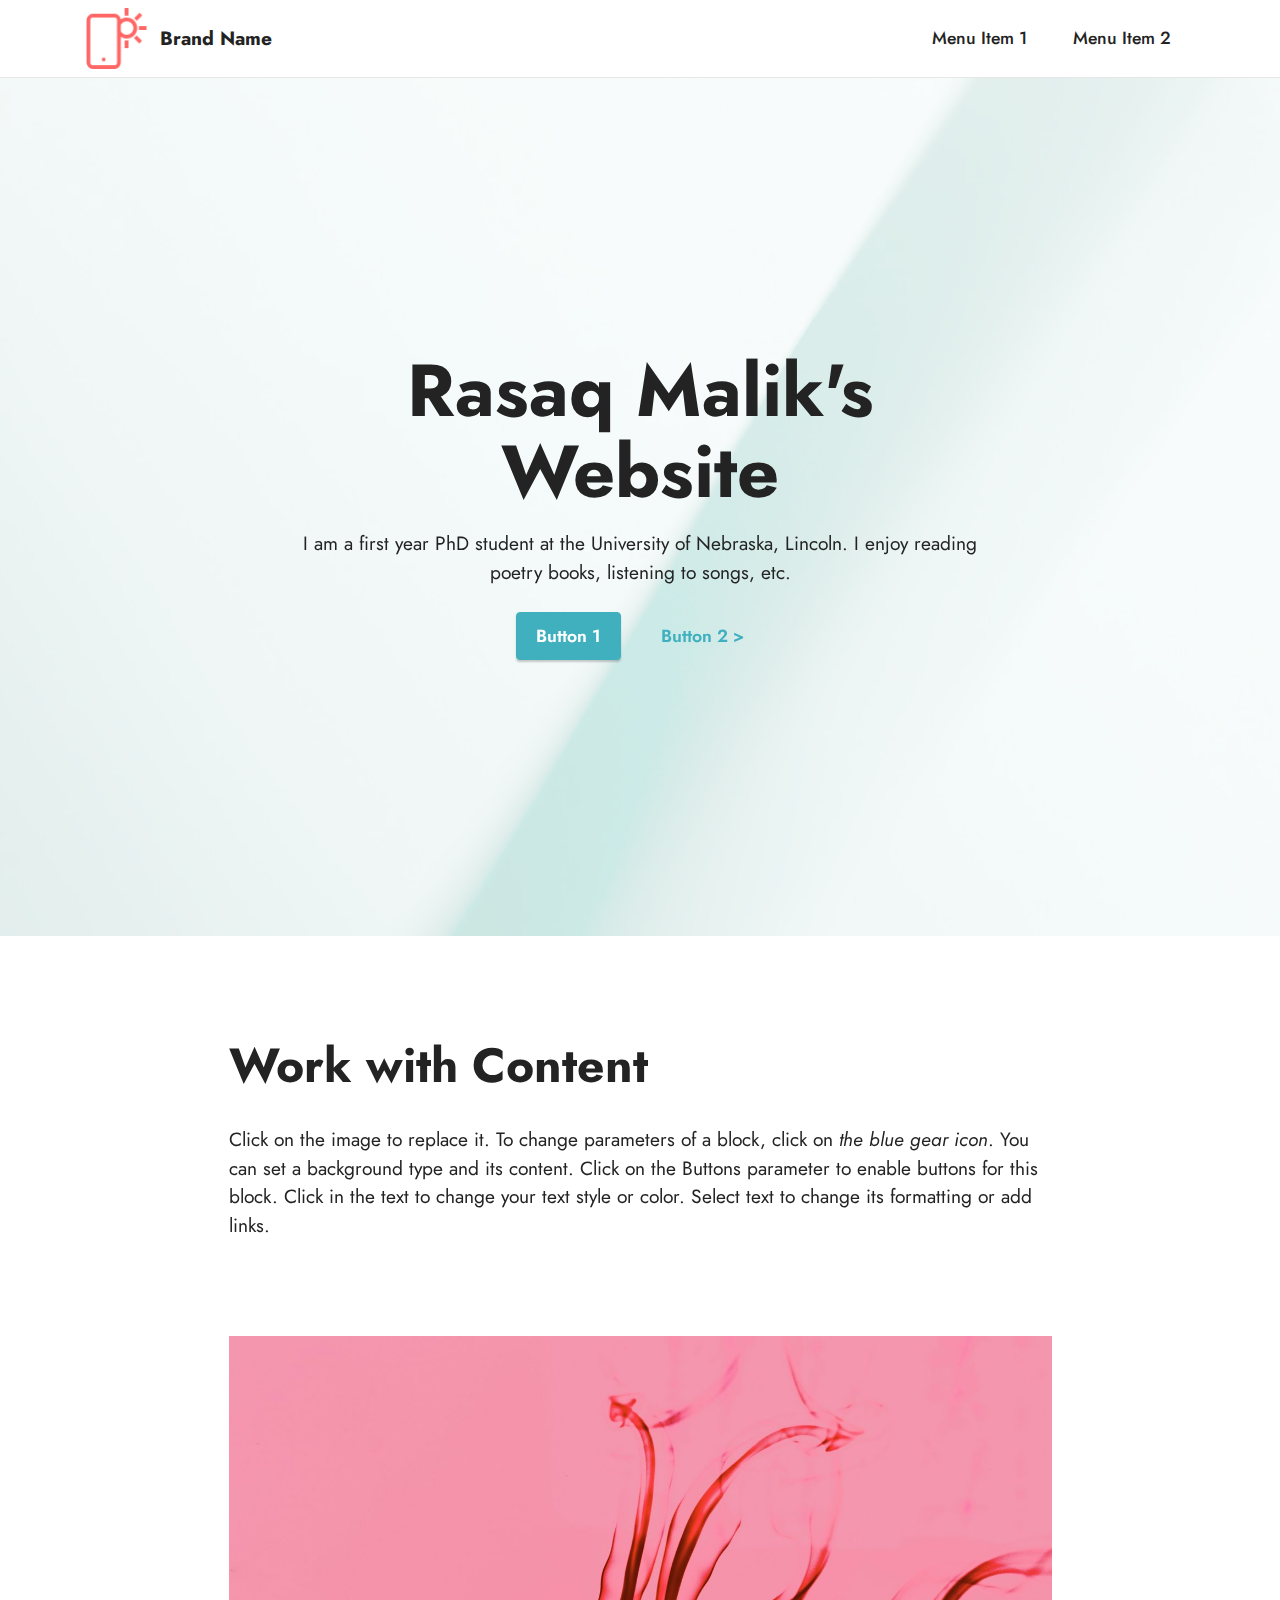
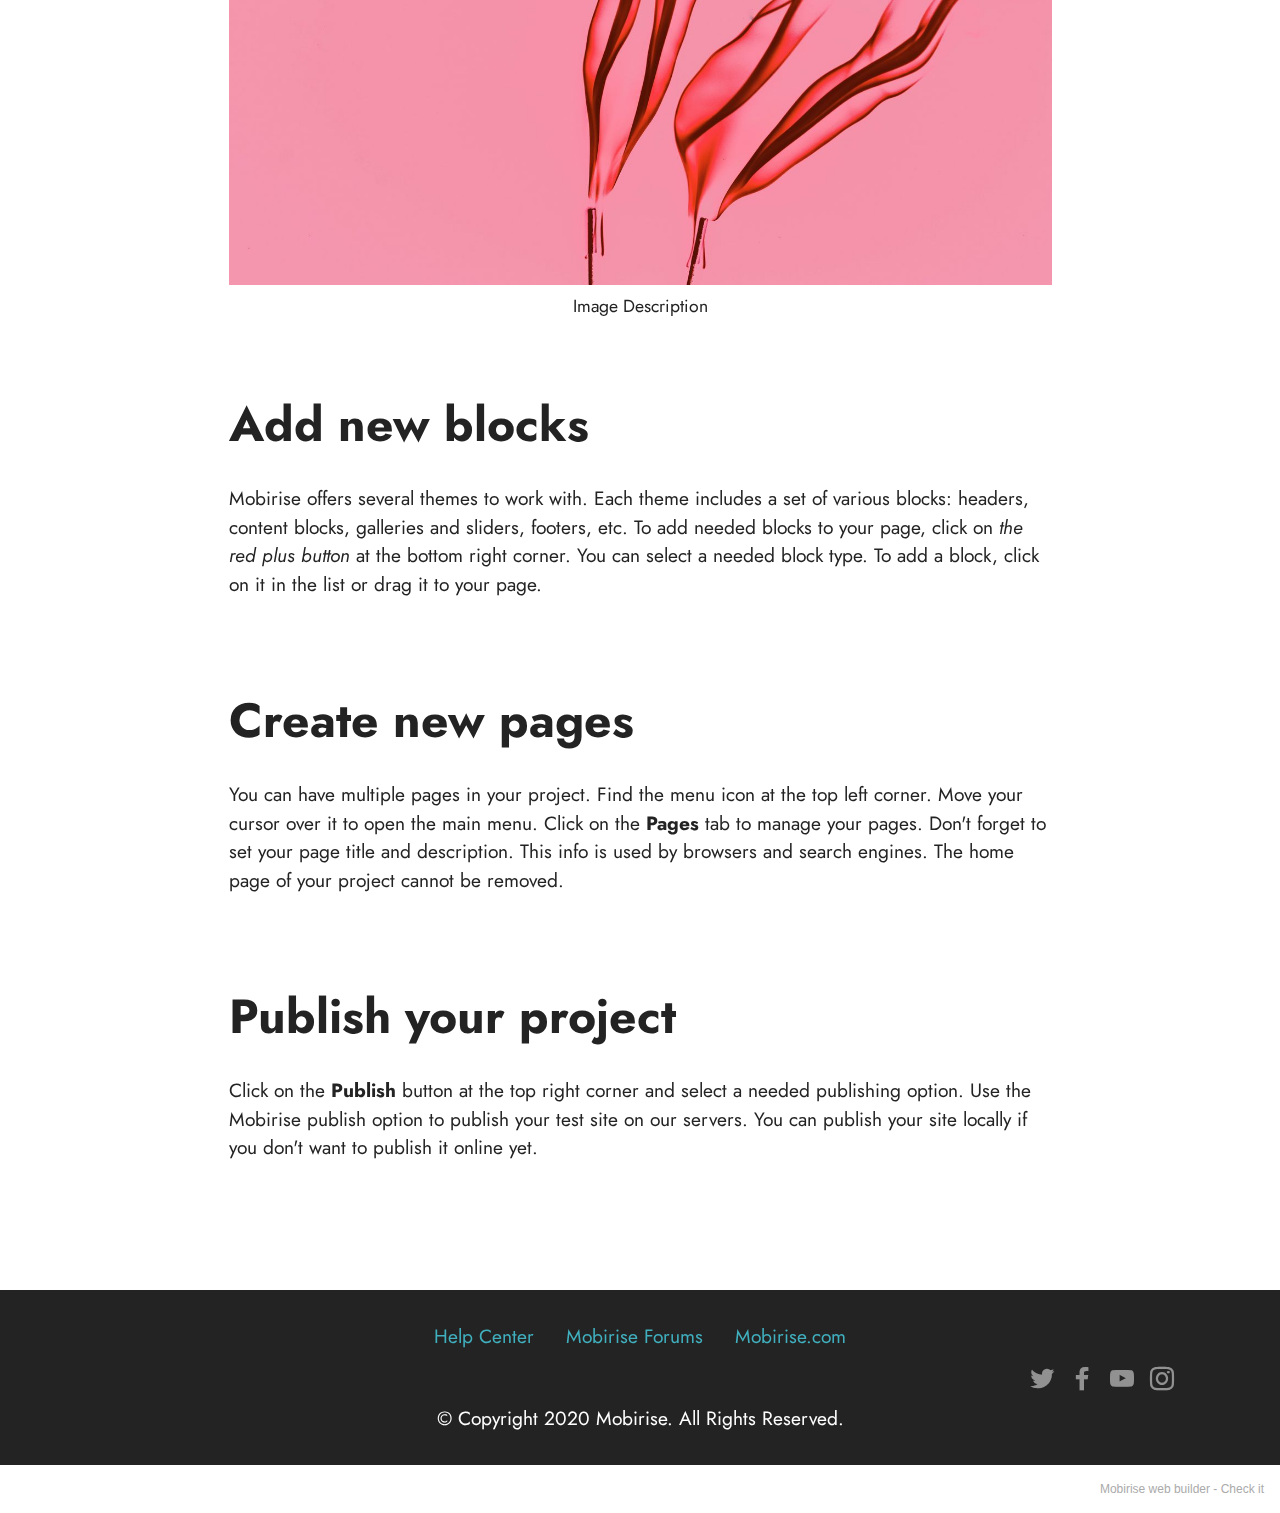
==== mobirise/index.html @ de04eb41 "Add files via upload" ====
<!DOCTYPE html>
<html  >
<head>
  <!-- Site made with Mobirise Website Builder v5.6.0, https://mobirise.com -->
  <meta charset="UTF-8">
  <meta http-equiv="X-UA-Compatible" content="IE=edge">
  <meta name="generator" content="Mobirise v5.6.0, mobirise.com">
  <meta name="viewport" content="width=device-width, initial-scale=1, minimum-scale=1">
  <link rel="shortcut icon" href="assets/images/logo.png" type="image/x-icon">
  <meta name="description" content="">
  
  
  <title>Home</title>
  <link rel="stylesheet" href="assets/bootstrap/css/bootstrap.min.css">
  <link rel="stylesheet" href="assets/bootstrap/css/bootstrap-grid.min.css">
  <link rel="stylesheet" href="assets/bootstrap/css/bootstrap-reboot.min.css">
  <link rel="stylesheet" href="assets/parallax/jarallax.css">
  <link rel="stylesheet" href="assets/dropdown/css/style.css">
  <link rel="stylesheet" href="assets/socicon/css/styles.css">
  <link rel="stylesheet" href="assets/theme/css/style.css">
  <link rel="preload" href="https://fonts.googleapis.com/css?family=Jost:100,200,300,400,500,600,700,800,900,100i,200i,300i,400i,500i,600i,700i,800i,900i&display=swap" as="style" onload="this.onload=null;this.rel='stylesheet'">
  <noscript><link rel="stylesheet" href="https://fonts.googleapis.com/css?family=Jost:100,200,300,400,500,600,700,800,900,100i,200i,300i,400i,500i,600i,700i,800i,900i&display=swap"></noscript>
  <link rel="preload" as="style" href="assets/mobirise/css/mbr-additional.css"><link rel="stylesheet" href="assets/mobirise/css/mbr-additional.css" type="text/css">
  
  
  
  
</head>
<body>
  
  <section data-bs-version="5.1" class="menu cid-s48OLK6784" once="menu" id="menu1-h">
    
    <nav class="navbar navbar-dropdown navbar-fixed-top navbar-expand-lg">
        <div class="container">
            <div class="navbar-brand">
                <span class="navbar-logo">
                    <a href="https://mobiri.se">
                        <img src="assets/images/logo.png" alt="Mobirise" style="height: 3.8rem;">
                    </a>
                </span>
                <span class="navbar-caption-wrap"><a class="navbar-caption text-black display-7" href="https://mobiri.se">Brand Name</a></span>
            </div>
            <button class="navbar-toggler" type="button" data-toggle="collapse" data-bs-toggle="collapse" data-target="#navbarSupportedContent" data-bs-target="#navbarSupportedContent" aria-controls="navbarNavAltMarkup" aria-expanded="false" aria-label="Toggle navigation">
                <div class="hamburger">
                    <span></span>
                    <span></span>
                    <span></span>
                    <span></span>
                </div>
            </button>
            <div class="collapse navbar-collapse" id="navbarSupportedContent">
                <ul class="navbar-nav nav-dropdown nav-right" data-app-modern-menu="true"><li class="nav-item"><a class="nav-link link text-black display-4" href="https://mobirise.com">Menu Item 1</a></li>
                    <li class="nav-item"><a class="nav-link link text-black display-4" href="https://mobirise.com">
                            Menu Item 2</a></li></ul>
                
                
            </div>
        </div>
    </nav>

</section>

<section data-bs-version="5.1" class="header1 cid-s48MCQYojq mbr-fullscreen mbr-parallax-background" id="header1-f">

    

    <div class="mbr-overlay" style="opacity: 0.8; background-color: rgb(255, 255, 255);"></div>

    <div class="align-center container">
        <div class="row justify-content-center">
            <div class="col-12 col-lg-8">
                <h1 class="mbr-section-title mbr-fonts-style mb-3 display-1"><strong>Rasaq Malik's Website</strong></h1>
                
                <p class="mbr-text mbr-fonts-style display-7">I am a first year PhD student at the University of Nebraska, Lincoln. I enjoy reading poetry books, listening to songs, etc.</p>
                <div class="mbr-section-btn mt-3"><a class="btn btn-success display-4" href="https://mobirise.com">Button 1</a> <a class="btn btn-success-outline display-4" href="https://mobirise.com">Button 2 &gt;</a></div>
            </div>
        </div>
    </div>
</section>

<section data-bs-version="5.1" class="content1 cid-s48udlf8KU" id="content1-8">
    
    <div class="container">
        <div class="row justify-content-center">
            <div class="title col-12 col-md-9">
                <h3 class="mbr-section-title mbr-fonts-style align-center mb-4 display-2"><strong>Work with Content</strong></h3>
                <h4 class="mbr-section-subtitle align-center mbr-fonts-style mb-4 display-7">Click on the image to replace it. To change parameters of a block, click on <em>the blue gear icon</em>. You can set a background type and its content. Click on the Buttons parameter to enable buttons for this block. Click in the text to change your text style or color. Select text to change its formatting or add links.</h4>
                
            </div>
        </div>
    </div>
</section>

<section data-bs-version="5.1" class="image3 cid-s48upRUlSD" id="image3-9">
    

    

    <div class="container">
        <div class="row justify-content-center">
            <div class="col-12 col-lg-9">
                <div class="image-wrapper">
                    <img src="assets/images/6.jpg" alt="Mobirise">
                    <p class="mbr-description mbr-fonts-style mt-2 align-center display-4">
                        Image Description</p>
                </div>
            </div>
        </div>
    </div>
</section>

<section data-bs-version="5.1" class="content1 cid-s48vaXqeL6" id="content1-b">
    
    <div class="container">
        <div class="row justify-content-center">
            <div class="title col-12 col-md-9">
                <h3 class="mbr-section-title mbr-fonts-style align-center mb-4 display-2"><strong>Add new blocks</strong></h3>
                <h4 class="mbr-section-subtitle align-center mbr-fonts-style mb-4 display-7">Mobirise offers several themes to work with. Each theme includes a set of various blocks: headers, content blocks, galleries and sliders, footers, etc. To add needed blocks to your page, click on <em>the red plus button </em>at the bottom right corner. You can select a needed block type. To add a block, click on it in the list or drag it to your page.</h4>
                
            </div>
        </div>
    </div>
</section>

<section data-bs-version="5.1" class="content1 cid-s48vnjULo4" id="content1-c">
    
    <div class="container">
        <div class="row justify-content-center">
            <div class="title col-12 col-md-9">
                <h3 class="mbr-section-title mbr-fonts-style align-center mb-4 display-2"><strong>Create new pages</strong></h3>
                <h4 class="mbr-section-subtitle align-center mbr-fonts-style mb-4 display-7">You can have multiple pages in your project. Find the menu icon at the top left corner. Move your cursor over it to open the main menu. Click on the <strong>Pages </strong>tab to manage your pages. Don't forget to set your page title and description. This info is used by browsers and search engines. The home page of your project cannot be removed.</h4>
                
            </div>
        </div>
    </div>
</section>

<section data-bs-version="5.1" class="content1 cid-s48vrXhP0J" id="content1-d">
    
    <div class="container">
        <div class="row justify-content-center">
            <div class="title col-12 col-md-9">
                <h3 class="mbr-section-title mbr-fonts-style align-center mb-4 display-2"><strong>Publish your project
</strong></h3>
                <h4 class="mbr-section-subtitle align-center mbr-fonts-style mb-4 display-7">Click on the <strong>Publish </strong>button at the top right corner and select a needed publishing option. Use the Mobirise publish option to publish your test site on our servers. You can publish your site locally if you don't want to publish it online yet.</h4>
                
            </div>
        </div>
    </div>
</section>

<section data-bs-version="5.1" class="footer3 cid-s48P1Icc8J" once="footers" id="footer3-i">

    

    

    <div class="container">
        <div class="media-container-row align-center mbr-white">
            <div class="row row-links">
                <ul class="foot-menu">
                    
                    
                    
                    
                    
                <li class="foot-menu-item mbr-fonts-style display-7"><a href="https://mobirise.com/help/" class="text-success">Help Center</a></li><li class="foot-menu-item mbr-fonts-style display-7"><a href="http://forums.mobirise.com/" class="text-success">Mobirise Forums</a></li><li class="foot-menu-item mbr-fonts-style display-7"><a href="https://mobirise.com/" class="text-success">Mobirise.com</a></li></ul>
            </div>
            <div class="row social-row">
                <div class="social-list align-right pb-2">
                    
                    
                    
                    
                    
                    
                <div class="soc-item">
                        <a href="https://twitter.com/mobirise" target="_blank">
                            <span class="socicon-twitter socicon mbr-iconfont mbr-iconfont-social"></span>
                        </a>
                    </div><div class="soc-item">
                        <a href="https://www.facebook.com/pages/Mobirise/1616226671953247" target="_blank">
                            <span class="socicon-facebook socicon mbr-iconfont mbr-iconfont-social"></span>
                        </a>
                    </div><div class="soc-item">
                        <a href="https://www.youtube.com/c/mobirise" target="_blank">
                            <span class="socicon-youtube socicon mbr-iconfont mbr-iconfont-social"></span>
                        </a>
                    </div><div class="soc-item">
                        <a href="https://instagram.com/mobirise" target="_blank">
                            <span class="mbr-iconfont mbr-iconfont-social socicon-instagram socicon"></span>
                        </a>
                    </div></div>
            </div>
            <div class="row row-copirayt">
                <p class="mbr-text mb-0 mbr-fonts-style mbr-white align-center display-7">
                    © Copyright 2020 Mobirise. All Rights Reserved.
                </p>
            </div>
        </div>
    </div>
</section><section style="background-color: #fff; font-family: -apple-system, BlinkMacSystemFont, 'Segoe UI', 'Roboto', 'Helvetica Neue', Arial, sans-serif; color:#aaa; font-size:12px; padding: 0; align-items: center; display: flex;"><a href="https://mobirise.site/g" style="flex: 1 1; height: 3rem; padding-left: 1rem;"></a><p style="flex: 0 0 auto; margin:0; padding-right:1rem;">Mobirise web builder - <a href="https://mobirise.site/p" style="color:#aaa;">Check it</a></p></section><script src="assets/bootstrap/js/bootstrap.bundle.min.js"></script>  <script src="assets/parallax/jarallax.js"></script>  <script src="assets/smoothscroll/smooth-scroll.js"></script>  <script src="assets/ytplayer/index.js"></script>  <script src="assets/dropdown/js/navbar-dropdown.js"></script>  <script src="assets/theme/js/script.js"></script>  
  
  
</body>
</html>
---- mobirise/assets/parallax/jarallax.css ----
.jarallax {
    position: relative;
    z-index: 0;
}
.jarallax > .jarallax-img {
    position: absolute;
    object-fit: cover;
    /* support for plugin https://github.com/bfred-it/object-fit-images */
    font-family: 'object-fit: cover;';
    top: 0;
    left: 0;
    width: 100%;
    height: 100%;
    z-index: -1;
}
---- mobirise/assets/dropdown/css/style.css ----
.navbar-dropdown {
  left: 0;
  padding: 0;
  position: absolute;
  right: 0;
  top: 0;
  transition: all 0.45s ease;
  z-index: 1030;
  background: #282828; }
  .navbar-dropdown .navbar-logo {
    margin-right: 0.8rem;
    transition: margin 0.3s ease-in-out;
    vertical-align: middle; }
    .navbar-dropdown .navbar-logo img {
      height: 3.125rem;
      transition: all 0.3s ease-in-out; }
    .navbar-dropdown .navbar-logo.mbr-iconfont {
      font-size: 3.125rem;
      line-height: 3.125rem; }
  .navbar-dropdown .navbar-caption {
    font-weight: 700;
    white-space: normal;
    vertical-align: -4px;
    line-height: 3.125rem !important; }
    .navbar-dropdown .navbar-caption, .navbar-dropdown .navbar-caption:hover {
      color: inherit;
      text-decoration: none; }
  .navbar-dropdown .mbr-iconfont + .navbar-caption {
    vertical-align: -1px; }
  .navbar-dropdown.navbar-fixed-top {
    position: fixed; }
  .navbar-dropdown .navbar-brand span {
    vertical-align: -4px; }
  .navbar-dropdown.bg-color.transparent {
    background: none; }
  .navbar-dropdown.navbar-short .navbar-brand {
    padding: 0.625rem 0; }
    .navbar-dropdown.navbar-short .navbar-brand span {
      vertical-align: -1px; }
  .navbar-dropdown.navbar-short .navbar-caption {
    line-height: 2.375rem !important;
    vertical-align: -2px; }
  .navbar-dropdown.navbar-short .navbar-logo {
    margin-right: 0.5rem; }
    .navbar-dropdown.navbar-short .navbar-logo img {
      height: 2.375rem; }
    .navbar-dropdown.navbar-short .navbar-logo.mbr-iconfont {
      font-size: 2.375rem;
      line-height: 2.375rem; }
  .navbar-dropdown.navbar-short .mbr-table-cell {
    height: 3.625rem; }
  .navbar-dropdown .navbar-close {
    left: 0.6875rem;
    position: fixed;
    top: 0.75rem;
    z-index: 1000; }
  .navbar-dropdown .hamburger-icon {
    content: "";
    display: inline-block;
    vertical-align: middle;
    width: 16px;
    -webkit-box-shadow: 0 -6px 0 1px #282828,0 0 0 1px #282828,0 6px 0 1px #282828;
    -moz-box-shadow: 0 -6px 0 1px #282828,0 0 0 1px #282828,0 6px 0 1px #282828;
    box-shadow: 0 -6px 0 1px #282828,0 0 0 1px #282828,0 6px 0 1px #282828; }

.dropdown-menu .dropdown-toggle[data-toggle="dropdown-submenu"]::after {
  border-bottom: 0.35em solid transparent;
  border-left: 0.35em solid;
  border-right: 0;
  border-top: 0.35em solid transparent;
  margin-left: 0.3rem; }

.dropdown-menu .dropdown-item:focus {
  outline: 0; }

.nav-dropdown {
  font-size: 0.75rem;
  font-weight: 500;
  height: auto !important; }
  .nav-dropdown .nav-btn {
    padding-left: 1rem; }
  .nav-dropdown .link {
    margin: .667em 1.667em;
    font-weight: 500;
    padding: 0;
    transition: color .2s ease-in-out; }
    .nav-dropdown .link.dropdown-toggle {
      margin-right: 2.583em; }
      .nav-dropdown .link.dropdown-toggle::after {
        margin-left: .25rem;
        border-top: 0.35em solid;
        border-right: 0.35em solid transparent;
        border-left: 0.35em solid transparent;
        border-bottom: 0; }
      .nav-dropdown .link.dropdown-toggle[aria-expanded="true"] {
        margin: 0;
        padding: 0.667em 3.263em  0.667em 1.667em; }
  .nav-dropdown .link::after,
  .nav-dropdown .dropdown-item::after {
    color: inherit; }
  .nav-dropdown .btn {
    font-size: 0.75rem;
    font-weight: 700;
    letter-spacing: 0;
    margin-bottom: 0;
    padding-left: 1.25rem;
    padding-right: 1.25rem; }
  .nav-dropdown .dropdown-menu {
    border-radius: 0;
    border: 0;
    left: 0;
    margin: 0;
    padding-bottom: 1.25rem;
    padding-top: 1.25rem;
    position: relative; }
  .nav-dropdown .dropdown-submenu {
    margin-left: 0.125rem;
    top: 0; }
  .nav-dropdown .dropdown-item {
    font-weight: 500;
    line-height: 2;
    padding: 0.3846em 4.615em 0.3846em 1.5385em;
    position: relative;
    transition: color .2s ease-in-out, background-color .2s ease-in-out; }
    .nav-dropdown .dropdown-item::after {
      margin-top: -0.3077em;
      position: absolute;
      right: 1.1538em;
      top: 50%; }
    .nav-dropdown .dropdown-item:focus, .nav-dropdown .dropdown-item:hover {
      background: none; }

@media (max-width: 767px) {
  .nav-dropdown.navbar-toggleable-sm {
    bottom: 0;
    display: none;
    left: 0;
    overflow-x: hidden;
    position: fixed;
    top: 0;
    transform: translateX(-100%);
    -ms-transform: translateX(-100%);
    -webkit-transform: translateX(-100%);
    width: 18.75rem;
    z-index: 999; } }
.nav-dropdown.navbar-toggleable-xl {
  bottom: 0;
  display: none;
  left: 0;
  overflow-x: hidden;
  position: fixed;
  top: 0;
  transform: translateX(-100%);
  -ms-transform: translateX(-100%);
  -webkit-transform: translateX(-100%);
  width: 18.75rem;
  z-index: 999; }

.nav-dropdown-sm {
  display: block !important;
  overflow-x: hidden;
  overflow: auto;
  padding-top: 3.875rem; }
  .nav-dropdown-sm::after {
    content: "";
    display: block;
    height: 3rem;
    width: 100%; }
  .nav-dropdown-sm.collapse.in ~ .navbar-close {
    display: block !important; }
  .nav-dropdown-sm.collapsing, .nav-dropdown-sm.collapse.in {
    transform: translateX(0);
    -ms-transform: translateX(0);
    -webkit-transform: translateX(0);
    transition: all 0.25s ease-out;
    -webkit-transition: all 0.25s ease-out;
    background: #282828; }
  .nav-dropdown-sm.collapsing[aria-expanded="false"] {
    transform: translateX(-100%);
    -ms-transform: translateX(-100%);
    -webkit-transform: translateX(-100%); }
  .nav-dropdown-sm .nav-item {
    display: block;
    margin-left: 0 !important;
    padding-left: 0; }
  .nav-dropdown-sm .link,
  .nav-dropdown-sm .dropdown-item {
    border-top: 1px dotted rgba(255, 255, 255, 0.1);
    font-size: 0.8125rem;
    line-height: 1.6;
    margin: 0 !important;
    padding: 0.875rem 2.4rem 0.875rem 1.5625rem !important;
    position: relative;
    white-space: normal; }
    .nav-dropdown-sm .link:focus, .nav-dropdown-sm .link:hover,
    .nav-dropdown-sm .dropdown-item:focus,
    .nav-dropdown-sm .dropdown-item:hover {
      background: rgba(0, 0, 0, 0.2) !important;
      color: #c0a375; }
  .nav-dropdown-sm .nav-btn {
    position: relative;
    padding: 1.5625rem 1.5625rem 0 1.5625rem; }
    .nav-dropdown-sm .nav-btn::before {
      border-top: 1px dotted rgba(255, 255, 255, 0.1);
      content: "";
      left: 0;
      position: absolute;
      top: 0;
      width: 100%; }
    .nav-dropdown-sm .nav-btn + .nav-btn {
      padding-top: 0.625rem; }
      .nav-dropdown-sm .nav-btn + .nav-btn::before {
        display: none; }
  .nav-dropdown-sm .btn {
    padding: 0.625rem 0; }
  .nav-dropdown-sm .dropdown-toggle[data-toggle="dropdown-submenu"]::after {
    margin-left: .25rem;
    border-top: 0.35em solid;
    border-right: 0.35em solid transparent;
    border-left: 0.35em solid transparent;
    border-bottom: 0; }
  .nav-dropdown-sm .dropdown-toggle[data-toggle="dropdown-submenu"][aria-expanded="true"]::after {
    border-top: 0;
    border-right: 0.35em solid transparent;
    border-left: 0.35em solid transparent;
    border-bottom: 0.35em solid; }
  .nav-dropdown-sm .dropdown-menu {
    margin: 0;
    padding: 0;
    position: relative;
    top: 0;
    left: 0;
    width: 100%;
    border: 0;
    float: none;
    border-radius: 0;
    background: none; }
  .nav-dropdown-sm .dropdown-submenu {
    left: 100%;
    margin-left: 0.125rem;
    margin-top: -1.25rem;
    top: 0; }

.navbar-toggleable-sm .nav-dropdown .dropdown-menu {
  position: absolute; }

.navbar-toggleable-sm .nav-dropdown .dropdown-submenu {
  left: 100%;
  margin-left: 0.125rem;
  margin-top: -1.25rem;
  top: 0; }

.navbar-toggleable-sm.opened .nav-dropdown .dropdown-menu {
  position: relative; }

.navbar-toggleable-sm.opened .nav-dropdown .dropdown-submenu {
  left: 0;
  margin-left: 00rem;
  margin-top: 0rem;
  top: 0; }

.is-builder .nav-dropdown.collapsing {
  transition: none !important; }
---- mobirise/assets/socicon/css/styles.css ----
@charset "UTF-8";

@font-face {
  font-family: 'Socicon';
  src:  url('../fonts/socicon.eot');
  src:  url('../fonts/socicon.eot?#iefix') format('embedded-opentype'),
    url('../fonts/socicon.woff2') format('woff2'),
    url('../fonts/socicon.ttf') format('truetype'),
    url('../fonts/socicon.woff') format('woff'),
    url('../fonts/socicon.svg#socicon') format('svg');
  font-weight: normal;
  font-style: normal;
  font-display: swap;
}

[data-icon]:before {
  font-family: "socicon" !important;
  content: attr(data-icon);
  font-style: normal !important;
  font-weight: normal !important;
  font-variant: normal !important;
  text-transform: none !important;
  speak: none;
  line-height: 1;
  -webkit-font-smoothing: antialiased;
  -moz-osx-font-smoothing: grayscale;
}

[class^="socicon-"], [class*=" socicon-"] {
  /* use !important to prevent issues with browser extensions that change fonts */
  font-family: 'Socicon' !important;
  speak: none;
  font-style: normal;
  font-weight: normal;
  font-variant: normal;
  text-transform: none;
  line-height: 1;

  /* Better Font Rendering =========== */
  -webkit-font-smoothing: antialiased;
  -moz-osx-font-smoothing: grayscale;
}

.socicon-eitaa:before {
  content: "\e97c";
}
.socicon-soroush:before {
  content: "\e97d";
}
.socicon-bale:before {
  content: "\e97e";
}
.socicon-zazzle:before {
  content: "\e97b";
}
.socicon-society6:before {
  content: "\e97a";
}
.socicon-redbubble:before {
  content: "\e979";
}
.socicon-avvo:before {
  content: "\e978";
}
.socicon-stitcher:before {
  content: "\e977";
}
.socicon-googlehangouts:before {
  content: "\e974";
}
.socicon-dlive:before {
  content: "\e975";
}
.socicon-vsco:before {
  content: "\e976";
}
.socicon-flipboard:before {
  content: "\e973";
}
.socicon-ubuntu:before {
  content: "\e958";
}
.socicon-artstation:before {
  content: "\e959";
}
.socicon-invision:before {
  content: "\e95a";
}
.socicon-torial:before {
  content: "\e95b";
}
.socicon-collectorz:before {
  content: "\e95c";
}
.socicon-seenthis:before {
  content: "\e95d";
}
.socicon-googleplaymusic:before {
  content: "\e95e";
}
.socicon-debian:before {
  content: "\e95f";
}
.socicon-filmfreeway:before {
  content: "\e960";
}
.socicon-gnome:before {
  content: "\e961";
}
.socicon-itchio:before {
  content: "\e962";
}
.socicon-jamendo:before {
  content: "\e963";
}
.socicon-mix:before {
  content: "\e964";
}
.socicon-sharepoint:before {
  content: "\e965";
}
.socicon-tinder:before {
  content: "\e966";
}
.socicon-windguru:before {
  content: "\e967";
}
.socicon-cdbaby:before {
  content: "\e968";
}
.socicon-elementaryos:before {
  content: "\e969";
}
.socicon-stage32:before {
  content: "\e96a";
}
.socicon-tiktok:before {
  content: "\e96b";
}
.socicon-gitter:before {
  content: "\e96c";
}
.socicon-letterboxd:before {
  content: "\e96d";
}
.socicon-threema:before {
  content: "\e96e";
}
.socicon-splice:before {
  content: "\e96f";
}
.socicon-metapop:before {
  content: "\e970";
}
.socicon-naver:before {
  content: "\e971";
}
.socicon-remote:before {
  content: "\e972";
}
.socicon-internet:before {
  content: "\e957";
}
.socicon-moddb:before {
  content: "\e94b";
}
.socicon-indiedb:before {
  content: "\e94c";
}
.socicon-traxsource:before {
  content: "\e94d";
}
.socicon-gamefor:before {
  content: "\e94e";
}
.socicon-pixiv:before {
  content: "\e94f";
}
.socicon-myanimelist:before {
  content: "\e950";
}
.socicon-blackberry:before {
  content: "\e951";
}
.socicon-wickr:before {
  content: "\e952";
}
.socicon-spip:before {
  content: "\e953";
}
.socicon-napster:before {
  content: "\e954";
}
.socicon-beatport:before {
  content: "\e955";
}
.socicon-hackerone:before {
  content: "\e956";
}
.socicon-hackernews:before {
  content: "\e946";
}
.socicon-smashwords:before {
  content: "\e947";
}
.socicon-kobo:before {
  content: "\e948";
}
.socicon-bookbub:before {
  content: "\e949";
}
.socicon-mailru:before {
  content: "\e94a";
}
.socicon-gitlab:before {
  content: "\e945";
}
.socicon-instructables:before {
  content: "\e944";
}
.socicon-portfolio:before {
  content: "\e943";
}
.socicon-codered:before {
  content: "\e940";
}
.socicon-origin:before {
  content: "\e941";
}
.socicon-nextdoor:before {
  content: "\e942";
}
.socicon-udemy:before {
  content: "\e93f";
}
.socicon-livemaster:before {
  content: "\e93e";
}
.socicon-crunchbase:before {
  content: "\e93b";
}
.socicon-homefy:before {
  content: "\e93c";
}
.socicon-calendly:before {
  content: "\e93d";
}
.socicon-realtor:before {
  content: "\e90f";
}
.socicon-tidal:before {
  content: "\e910";
}
.socicon-qobuz:before {
  content: "\e911";
}
.socicon-natgeo:before {
  content: "\e912";
}
.socicon-mastodon:before {
  content: "\e913";
}
.socicon-unsplash:before {
  content: "\e914";
}
.socicon-homeadvisor:before {
  content: "\e915";
}
.socicon-angieslist:before {
  content: "\e916";
}
.socicon-codepen:before {
  content: "\e917";
}
.socicon-slack:before {
  content: "\e918";
}
.socicon-openaigym:before {
  content: "\e919";
}
.socicon-logmein:before {
  content: "\e91a";
}
.socicon-fiverr:before {
  content: "\e91b";
}
.socicon-gotomeeting:before {
  content: "\e91c";
}
.socicon-aliexpress:before {
  content: "\e91d";
}
.socicon-guru:before {
  content: "\e91e";
}
.socicon-appstore:before {
  content: "\e91f";
}
.socicon-homes:before {
  content: "\e920";
}
.socicon-zoom:before {
  content: "\e921";
}
.socicon-alibaba:before {
  content: "\e922";
}
.socicon-craigslist:before {
  content: "\e923";
}
.socicon-wix:before {
  content: "\e924";
}
.socicon-redfin:before {
  content: "\e925";
}
.socicon-googlecalendar:before {
  content: "\e926";
}
.socicon-shopify:before {
  content: "\e927";
}
.socicon-freelancer:before {
  content: "\e928";
}
.socicon-seedrs:before {
  content: "\e929";
}
.socicon-bing:before {
  content: "\e92a";
}
.socicon-doodle:before {
  content: "\e92b";
}
.socicon-bonanza:before {
  content: "\e92c";
}
.socicon-squarespace:before {
  content: "\e92d";
}
.socicon-toptal:before {
  content: "\e92e";
}
.socicon-gust:before {
  content: "\e92f";
}
.socicon-ask:before {
  content: "\e930";
}
.socicon-trulia:before {
  content: "\e931";
}
.socicon-loomly:before {
  content: "\e932";
}
.socicon-ghost:before {
  content: "\e933";
}
.socicon-upwork:before {
  content: "\e934";
}
.socicon-fundable:before {
  content: "\e935";
}
.socicon-booking:before {
  content: "\e936";
}
.socicon-googlemaps:before {
  content: "\e937";
}
.socicon-zillow:before {
  content: "\e938";
}
.socicon-niconico:before {
  content: "\e939";
}
.socicon-toneden:before {
  content: "\e93a";
}
.socicon-augment:before {
  content: "\e908";
}
.socicon-bitbucket:before {
  content: "\e909";
}
.socicon-fyuse:before {
  content: "\e90a";
}
.socicon-yt-gaming:before {
  content: "\e90b";
}
.socicon-sketchfab:before {
  content: "\e90c";
}
.socicon-mobcrush:before {
  content: "\e90d";
}
.socicon-microsoft:before {
  content: "\e90e";
}
.socicon-pandora:before {
  content: "\e907";
}
.socicon-messenger:before {
  content: "\e906";
}
.socicon-gamewisp:before {
  content: "\e905";
}
.socicon-bloglovin:before {
  content: "\e904";
}
.socicon-tunein:before {
  content: "\e903";
}
.socicon-gamejolt:before {
  content: "\e901";
}
.socicon-trello:before {
  content: "\e902";
}
.socicon-spreadshirt:before {
  content: "\e900";
}
.socicon-500px:before {
  content: "\e000";
}
.socicon-8tracks:before {
  content: "\e001";
}
.socicon-airbnb:before {
  content: "\e002";
}
.socicon-alliance:before {
  content: "\e003";
}
.socicon-amazon:before {
  content: "\e004";
}
.socicon-amplement:before {
  content: "\e005";
}
.socicon-android:before {
  content: "\e006";
}
.socicon-angellist:before {
  content: "\e007";
}
.socicon-apple:before {
  content: "\e008";
}
.socicon-appnet:before {
  content: "\e009";
}
.socicon-baidu:before {
  content: "\e00a";
}
.socicon-bandcamp:before {
  content: "\e00b";
}
.socicon-battlenet:before {
  content: "\e00c";
}
.socicon-mixer:before {
  content: "\e00d";
}
.socicon-bebee:before {
  content: "\e00e";
}
.socicon-bebo:before {
  content: "\e00f";
}
.socicon-behance:before {
  content: "\e010";
}
.socicon-blizzard:before {
  content: "\e011";
}
.socicon-blogger:before {
  content: "\e012";
}
.socicon-buffer:before {
  content: "\e013";
}
.socicon-chrome:before {
  content: "\e014";
}
.socicon-coderwall:before {
  content: "\e015";
}
.socicon-curse:before {
  content: "\e016";
}
.socicon-dailymotion:before {
  content: "\e017";
}
.socicon-deezer:before {
  content: "\e018";
}
.socicon-delicious:before {
  content: "\e019";
}
.socicon-deviantart:before {
  content: "\e01a";
}
.socicon-diablo:before {
  content: "\e01b";
}
.socicon-digg:before {
  content: "\e01c";
}
.socicon-discord:before {
  content: "\e01d";
}
.socicon-disqus:before {
  content: "\e01e";
}
.socicon-douban:before {
  content: "\e01f";
}
.socicon-draugiem:before {
  content: "\e020";
}
.socicon-dribbble:before {
  content: "\e021";
}
.socicon-drupal:before {
  content: "\e022";
}
.socicon-ebay:before {
  content: "\e023";
}
.socicon-ello:before {
  content: "\e024";
}
.socicon-endomodo:before {
  content: "\e025";
}
.socicon-envato:before {
  content: "\e026";
}
.socicon-etsy:before {
  content: "\e027";
}
.socicon-facebook:before {
  content: "\e028";
}
.socicon-feedburner:before {
  content: "\e029";
}
.socicon-filmweb:before {
  content: "\e02a";
}
.socicon-firefox:before {
  content: "\e02b";
}
.socicon-flattr:before {
  content: "\e02c";
}
.socicon-flickr:before {
  content: "\e02d";
}
.socicon-formulr:before {
  content: "\e02e";
}
.socicon-forrst:before {
  content: "\e02f";
}
.socicon-foursquare:before {
  content: "\e030";
}
.socicon-friendfeed:before {
  content: "\e031";
}
.socicon-github:before {
  content: "\e032";
}
.socicon-goodreads:before {
  content: "\e033";
}
.socicon-google:before {
  content: "\e034";
}
.socicon-googlescholar:before {
  content: "\e035";
}
.socicon-googlegroups:before {
  content: "\e036";
}
.socicon-googlephotos:before {
  content: "\e037";
}
.socicon-googleplus:before {
  content: "\e038";
}
.socicon-grooveshark:before {
  content: "\e039";
}
.socicon-hackerrank:before {
  content: "\e03a";
}
.socicon-hearthstone:before {
  content: "\e03b";
}
.socicon-hellocoton:before {
  content: "\e03c";
}
.socicon-heroes:before {
  content: "\e03d";
}
.socicon-smashcast:before {
  content: "\e03e";
}
.socicon-horde:before {
  content: "\e03f";
}
.socicon-houzz:before {
  content: "\e040";
}
.socicon-icq:before {
  content: "\e041";
}
.socicon-identica:before {
  content: "\e042";
}
.socicon-imdb:before {
  content: "\e043";
}
.socicon-instagram:before {
  content: "\e044";
}
.socicon-issuu:before {
  content: "\e045";
}
.socicon-istock:before {
  content: "\e046";
}
.socicon-itunes:before {
  content: "\e047";
}
.socicon-keybase:before {
  content: "\e048";
}
.socicon-lanyrd:before {
  content: "\e049";
}
.socicon-lastfm:before {
  content: "\e04a";
}
.socicon-line:before {
  content: "\e04b";
}
.socicon-linkedin:before {
  content: "\e04c";
}
.socicon-livejournal:before {
  content: "\e04d";
}
.socicon-lyft:before {
  content: "\e04e";
}
.socicon-macos:before {
  content: "\e04f";
}
.socicon-mail:before {
  content: "\e050";
}
.socicon-medium:before {
  content: "\e051";
}
.socicon-meetup:before {
  content: "\e052";
}
.socicon-mixcloud:before {
  content: "\e053";
}
.socicon-modelmayhem:before {
  content: "\e054";
}
.socicon-mumble:before {
  content: "\e055";
}
.socicon-myspace:before {
  content: "\e056";
}
.socicon-newsvine:before {
  content: "\e057";
}
.socicon-nintendo:before {
  content: "\e058";
}
.socicon-npm:before {
  content: "\e059";
}
.socicon-odnoklassniki:before {
  content: "\e05a";
}
.socicon-openid:before {
  content: "\e05b";
}
.socicon-opera:before {
  content: "\e05c";
}
.socicon-outlook:before {
  content: "\e05d";
}
.socicon-overwatch:before {
  content: "\e05e";
}
.socicon-patreon:before {
  content: "\e05f";
}
.socicon-paypal:before {
  content: "\e060";
}
.socicon-periscope:before {
  content: "\e061";
}
.socicon-persona:before {
  content: "\e062";
}
.socicon-pinterest:before {
  content: "\e063";
}
.socicon-play:before {
  content: "\e064";
}
.socicon-player:before {
  content: "\e065";
}
.socicon-playstation:before {
  content: "\e066";
}
.socicon-pocket:before {
  content: "\e067";
}
.socicon-qq:before {
  content: "\e068";
}
.socicon-quora:before {
  content: "\e069";
}
.socicon-raidcall:before {
  content: "\e06a";
}
.socicon-ravelry:before {
  content: "\e06b";
}
.socicon-reddit:before {
  content: "\e06c";
}
.socicon-renren:before {
  content: "\e06d";
}
.socicon-researchgate:before {
  content: "\e06e";
}
.socicon-residentadvisor:before {
  content: "\e06f";
}
.socicon-reverbnation:before {
  content: "\e070";
}
.socicon-rss:before {
  content: "\e071";
}
.socicon-sharethis:before {
  content: "\e072";
}
.socicon-skype:before {
  content: "\e073";
}
.socicon-slideshare:before {
  content: "\e074";
}
.socicon-smugmug:before {
  content: "\e075";
}
.socicon-snapchat:before {
  content: "\e076";
}
.socicon-songkick:before {
  content: "\e077";
}
.socicon-soundcloud:before {
  content: "\e078";
}
.socicon-spotify:before {
  content: "\e079";
}
.socicon-stackexchange:before {
  content: "\e07a";
}
.socicon-stackoverflow:before {
  content: "\e07b";
}
.socicon-starcraft:before {
  content: "\e07c";
}
.socicon-stayfriends:before {
  content: "\e07d";
}
.socicon-steam:before {
  content: "\e07e";
}
.socicon-storehouse:before {
  content: "\e07f";
}
.socicon-strava:before {
  content: "\e080";
}
.socicon-streamjar:before {
  content: "\e081";
}
.socicon-stumbleupon:before {
  content: "\e082";
}
.socicon-swarm:before {
  content: "\e083";
}
.socicon-teamspeak:before {
  content: "\e084";
}
.socicon-teamviewer:before {
  content: "\e085";
}
.socicon-technorati:before {
  content: "\e086";
}
.socicon-telegram:before {
  content: "\e087";
}
.socicon-tripadvisor:before {
  content: "\e088";
}
.socicon-tripit:before {
  content: "\e089";
}
.socicon-triplej:before {
  content: "\e08a";
}
.socicon-tumblr:before {
  content: "\e08b";
}
.socicon-twitch:before {
  content: "\e08c";
}
.socicon-twitter:before {
  content: "\e08d";
}
.socicon-uber:before {
  content: "\e08e";
}
.socicon-ventrilo:before {
  content: "\e08f";
}
.socicon-viadeo:before {
  content: "\e090";
}
.socicon-viber:before {
  content: "\e091";
}
.socicon-viewbug:before {
  content: "\e092";
}
.socicon-vimeo:before {
  content: "\e093";
}
.socicon-vine:before {
  content: "\e094";
}
.socicon-vkontakte:before {
  content: "\e095";
}
.socicon-warcraft:before {
  content: "\e096";
}
.socicon-wechat:before {
  content: "\e097";
}
.socicon-weibo:before {
  content: "\e098";
}
.socicon-whatsapp:before {
  content: "\e099";
}
.socicon-wikipedia:before {
  content: "\e09a";
}
.socicon-windows:before {
  content: "\e09b";
}
.socicon-wordpress:before {
  content: "\e09c";
}
.socicon-wykop:before {
  content: "\e09d";
}
.socicon-xbox:before {
  content: "\e09e";
}
.socicon-xing:before {
  content: "\e09f";
}
.socicon-yahoo:before {
  content: "\e0a0";
}
.socicon-yammer:before {
  content: "\e0a1";
}
.socicon-yandex:before {
  content: "\e0a2";
}
.socicon-yelp:before {
  content: "\e0a3";
}
.socicon-younow:before {
  content: "\e0a4";
}
.socicon-youtube:before {
  content: "\e0a5";
}
.socicon-zapier:before {
  content: "\e0a6";
}
.socicon-zerply:before {
  content: "\e0a7";
}
.socicon-zomato:before {
  content: "\e0a8";
}
.socicon-zynga:before {
  content: "\e0a9";
}
---- mobirise/assets/theme/css/style.css ----
@charset "UTF-8";
section {
  background-color: #ffffff;
}

body {
  font-style: normal;
  line-height: 1.5;
  font-weight: 400;
  color: #232323;
  position: relative;
}

button {
  background-color: transparent;
  border-color: transparent;
}

section,
.container,
.container-fluid {
  position: relative;
  word-wrap: break-word;
}

a.mbr-iconfont:hover {
  text-decoration: none;
}

.article .lead p,
.article .lead ul,
.article .lead ol,
.article .lead pre,
.article .lead blockquote {
  margin-bottom: 0;
}

a {
  font-style: normal;
  font-weight: 400;
  cursor: pointer;
}
a, a:hover {
  text-decoration: none;
}

.mbr-section-title {
  font-style: normal;
  line-height: 1.3;
}

.mbr-section-subtitle {
  line-height: 1.3;
}

.mbr-text {
  font-style: normal;
  line-height: 1.7;
}

h1,
h2,
h3,
h4,
h5,
h6,
.display-1,
.display-2,
.display-4,
.display-5,
.display-7,
span,
p,
a {
  line-height: 1;
  word-break: break-word;
  word-wrap: break-word;
  font-weight: 400;
}

b,
strong {
  font-weight: bold;
}

input:-webkit-autofill, input:-webkit-autofill:hover, input:-webkit-autofill:focus, input:-webkit-autofill:active {
  transition-delay: 9999s;
  -webkit-transition-property: background-color, color;
  transition-property: background-color, color;
}

textarea[type=hidden] {
  display: none;
}

section {
  background-position: 50% 50%;
  background-repeat: no-repeat;
  background-size: cover;
}
section .mbr-background-video,
section .mbr-background-video-preview {
  position: absolute;
  bottom: 0;
  left: 0;
  right: 0;
  top: 0;
}

.hidden {
  visibility: hidden;
}

.mbr-z-index20 {
  z-index: 20;
}

/*! Base colors */
.mbr-white {
  color: #ffffff;
}

.mbr-black {
  color: #111111;
}

.mbr-bg-white {
  background-color: #ffffff;
}

.mbr-bg-black {
  background-color: #000000;
}

/*! Text-aligns */
.align-left {
  text-align: left;
}

.align-center {
  text-align: center;
}

.align-right {
  text-align: right;
}

/*! Font-weight  */
.mbr-light {
  font-weight: 300;
}

.mbr-regular {
  font-weight: 400;
}

.mbr-semibold {
  font-weight: 500;
}

.mbr-bold {
  font-weight: 700;
}

/*! Media  */
.media-content {
  flex-basis: 100%;
}

.media-container-row {
  display: flex;
  flex-direction: row;
  flex-wrap: wrap;
  justify-content: center;
  align-content: center;
  align-items: start;
}
.media-container-row .media-size-item {
  width: 400px;
}

.media-container-column {
  display: flex;
  flex-direction: column;
  flex-wrap: wrap;
  justify-content: center;
  align-content: center;
  align-items: stretch;
}
.media-container-column > * {
  width: 100%;
}

@media (min-width: 992px) {
  .media-container-row {
    flex-wrap: nowrap;
  }
}
figure {
  margin-bottom: 0;
  overflow: hidden;
}

figure[mbr-media-size] {
  transition: width 0.1s;
}

img,
iframe {
  display: block;
  width: 100%;
}

.card {
  background-color: transparent;
  border: none;
}

.card-box {
  width: 100%;
}

.card-img {
  text-align: center;
  flex-shrink: 0;
  -webkit-flex-shrink: 0;
}

.media {
  max-width: 100%;
  margin: 0 auto;
}

.mbr-figure {
  align-self: center;
}

.media-container > div {
  max-width: 100%;
}

.mbr-figure img,
.card-img img {
  width: 100%;
}

@media (max-width: 991px) {
  .media-size-item {
    width: auto !important;
  }

  .media {
    width: auto;
  }

  .mbr-figure {
    width: 100% !important;
  }
}
/*! Buttons */
.mbr-section-btn {
  margin-left: -0.6rem;
  margin-right: -0.6rem;
  font-size: 0;
}

.btn {
  font-weight: 600;
  border-width: 1px;
  font-style: normal;
  margin: 0.6rem 0.6rem;
  white-space: normal;
  transition: all 0.2s ease-in-out;
  display: inline-flex;
  align-items: center;
  justify-content: center;
  word-break: break-word;
}

.btn-sm {
  font-weight: 600;
  letter-spacing: 0px;
  transition: all 0.3s ease-in-out;
}

.btn-md {
  font-weight: 600;
  letter-spacing: 0px;
  transition: all 0.3s ease-in-out;
}

.btn-lg {
  font-weight: 600;
  letter-spacing: 0px;
  transition: all 0.3s ease-in-out;
}

.btn-form {
  margin: 0;
}
.btn-form:hover {
  cursor: pointer;
}

nav .mbr-section-btn {
  margin-left: 0rem;
  margin-right: 0rem;
}

/*! Btn icon margin */
.btn .mbr-iconfont,
.btn.btn-sm .mbr-iconfont {
  order: 1;
  cursor: pointer;
  margin-left: 0.5rem;
  vertical-align: sub;
}

.btn.btn-md .mbr-iconfont,
.btn.btn-md .mbr-iconfont {
  margin-left: 0.8rem;
}

.mbr-regular {
  font-weight: 400;
}

.mbr-semibold {
  font-weight: 500;
}

.mbr-bold {
  font-weight: 700;
}

[type=submit] {
  -webkit-appearance: none;
}

/*! Full-screen */
.mbr-fullscreen .mbr-overlay {
  min-height: 100vh;
}

.mbr-fullscreen {
  display: flex;
  display: -moz-flex;
  display: -ms-flex;
  display: -o-flex;
  align-items: center;
  min-height: 100vh;
  padding-top: 3rem;
  padding-bottom: 3rem;
}

/*! Map */
.map {
  height: 25rem;
  position: relative;
}
.map iframe {
  width: 100%;
  height: 100%;
}

/*! Scroll to top arrow */
.mbr-arrow-up {
  bottom: 25px;
  right: 90px;
  position: fixed;
  text-align: right;
  z-index: 5000;
  color: #ffffff;
  font-size: 22px;
}

.mbr-arrow-up a {
  background: rgba(0, 0, 0, 0.2);
  border-radius: 50%;
  color: #fff;
  display: inline-block;
  height: 60px;
  width: 60px;
  border: 2px solid #fff;
  outline-style: none !important;
  position: relative;
  text-decoration: none;
  transition: all 0.3s ease-in-out;
  cursor: pointer;
  text-align: center;
}
.mbr-arrow-up a:hover {
  background-color: rgba(0, 0, 0, 0.4);
}
.mbr-arrow-up a i {
  line-height: 60px;
}

.mbr-arrow-up-icon {
  display: block;
  color: #fff;
}

.mbr-arrow-up-icon::before {
  content: "›";
  display: inline-block;
  font-family: serif;
  font-size: 22px;
  line-height: 1;
  font-style: normal;
  position: relative;
  top: 6px;
  left: -4px;
  transform: rotate(-90deg);
}

/*! Arrow Down */
.mbr-arrow {
  position: absolute;
  bottom: 45px;
  left: 50%;
  width: 60px;
  height: 60px;
  cursor: pointer;
  background-color: rgba(80, 80, 80, 0.5);
  border-radius: 50%;
  transform: translateX(-50%);
}
@media (max-width: 767px) {
  .mbr-arrow {
    display: none;
  }
}
.mbr-arrow > a {
  display: inline-block;
  text-decoration: none;
  outline-style: none;
  -webkit-animation: arrowdown 1.7s ease-in-out infinite;
          animation: arrowdown 1.7s ease-in-out infinite;
  color: #ffffff;
}
.mbr-arrow > a > i {
  position: absolute;
  top: -2px;
  left: 15px;
  font-size: 2rem;
}

#scrollToTop a i::before {
  content: "";
  position: absolute;
  display: block;
  border-bottom: 2.5px solid #fff;
  border-left: 2.5px solid #fff;
  width: 27.8%;
  height: 27.8%;
  left: 50%;
  top: 51%;
  transform: translateY(-30%) translateX(-50%) rotate(135deg);
}

@keyframes arrowdown {
  0% {
    transform: translateY(0px);
  }
  50% {
    transform: translateY(-5px);
  }
  100% {
    transform: translateY(0px);
  }
}
@-webkit-keyframes arrowdown {
  0% {
    transform: translateY(0px);
  }
  50% {
    transform: translateY(-5px);
  }
  100% {
    transform: translateY(0px);
  }
}
@media (max-width: 500px) {
  .mbr-arrow-up {
    left: 0;
    right: 0;
    text-align: center;
  }
}
/*Gradients animation*/
@keyframes gradient-animation {
  from {
    background-position: 0% 100%;
    -webkit-animation-timing-function: ease-in-out;
            animation-timing-function: ease-in-out;
  }
  to {
    background-position: 100% 0%;
    -webkit-animation-timing-function: ease-in-out;
            animation-timing-function: ease-in-out;
  }
}
@-webkit-keyframes gradient-animation {
  from {
    background-position: 0% 100%;
    -webkit-animation-timing-function: ease-in-out;
            animation-timing-function: ease-in-out;
  }
  to {
    background-position: 100% 0%;
    -webkit-animation-timing-function: ease-in-out;
            animation-timing-function: ease-in-out;
  }
}
.bg-gradient {
  background-size: 200% 200%;
  animation: gradient-animation 5s infinite alternate;
  -webkit-animation: gradient-animation 5s infinite alternate;
}

.menu .navbar-brand {
  display: -webkit-flex;
}
.menu .navbar-brand span {
  display: flex;
  display: -webkit-flex;
}
.menu .navbar-brand .navbar-caption-wrap {
  display: -webkit-flex;
}
.menu .navbar-brand .navbar-logo img {
  display: -webkit-flex;
  width: auto;
}
@media (min-width: 768px) and (max-width: 991px) {
  .menu .navbar-toggleable-sm .navbar-nav {
    display: -ms-flexbox;
  }
}
@media (max-width: 991px) {
  .menu .navbar-collapse {
    max-height: 93.5vh;
  }
  .menu .navbar-collapse.show {
    overflow: auto;
  }
}
@media (min-width: 992px) {
  .menu .navbar-nav.nav-dropdown {
    display: -webkit-flex;
  }
  .menu .navbar-toggleable-sm .navbar-collapse {
    display: -webkit-flex !important;
  }
  .menu .collapsed .navbar-collapse {
    max-height: 93.5vh;
  }
  .menu .collapsed .navbar-collapse.show {
    overflow: auto;
  }
}
@media (max-width: 767px) {
  .menu .navbar-collapse {
    max-height: 80vh;
  }
}

.nav-link .mbr-iconfont {
  margin-right: 0.5rem;
}

.navbar {
  display: -webkit-flex;
  -webkit-flex-wrap: wrap;
  -webkit-align-items: center;
  -webkit-justify-content: space-between;
}

.navbar-collapse {
  -webkit-flex-basis: 100%;
  -webkit-flex-grow: 1;
  -webkit-align-items: center;
}

.nav-dropdown .link {
  padding: 0.667em 1.667em !important;
  margin: 0 !important;
}

.nav {
  display: -webkit-flex;
  -webkit-flex-wrap: wrap;
}

.row {
  display: -webkit-flex;
  -webkit-flex-wrap: wrap;
}

.justify-content-center {
  -webkit-justify-content: center;
}

.form-inline {
  display: -webkit-flex;
}

.card-wrapper {
  -webkit-flex: 1;
}

.carousel-control {
  z-index: 10;
  display: -webkit-flex;
}

.carousel-controls {
  display: -webkit-flex;
}

.media {
  display: -webkit-flex;
}

.form-group:focus {
  outline: none;
}

.jq-selectbox__select {
  padding: 7px 0;
  position: relative;
}

.jq-selectbox__dropdown {
  overflow: hidden;
  border-radius: 10px;
  position: absolute;
  top: 100%;
  left: 0 !important;
  width: 100% !important;
}

.jq-selectbox__trigger-arrow {
  right: 0;
  transform: translateY(-50%);
}

.jq-selectbox li {
  padding: 1.07em 0.5em;
}

input[type=range] {
  padding-left: 0 !important;
  padding-right: 0 !important;
}

.modal-dialog,
.modal-content {
  height: 100%;
}

.modal-dialog .carousel-inner {
  height: calc(100vh - 1.75rem);
}
@media (max-width: 575px) {
  .modal-dialog .carousel-inner {
    height: calc(100vh - 1rem);
  }
}

.carousel-item {
  text-align: center;
}

.carousel-item img {
  margin: auto;
}

.navbar-toggler {
  align-self: flex-start;
  padding: 0.25rem 0.75rem;
  font-size: 1.25rem;
  line-height: 1;
  background: transparent;
  border: 1px solid transparent;
  border-radius: 0.25rem;
}

.navbar-toggler:focus,
.navbar-toggler:hover {
  text-decoration: none;
  box-shadow: none;
}

.navbar-toggler-icon {
  display: inline-block;
  width: 1.5em;
  height: 1.5em;
  vertical-align: middle;
  content: "";
  background: no-repeat center center;
  background-size: 100% 100%;
}

.navbar-toggler-left {
  position: absolute;
  left: 1rem;
}

.navbar-toggler-right {
  position: absolute;
  right: 1rem;
}

.card-img {
  width: auto;
}

.menu .navbar.collapsed:not(.beta-menu) {
  flex-direction: column;
}

.carousel-item.active,
.carousel-item-next,
.carousel-item-prev {
  display: flex;
}

.note-air-layout .dropup .dropdown-menu,
.note-air-layout .navbar-fixed-bottom .dropdown .dropdown-menu {
  bottom: initial !important;
}

html,
body {
  height: auto;
  min-height: 100vh;
}

.dropup .dropdown-toggle::after {
  display: none;
}

.form-asterisk {
  font-family: initial;
  position: absolute;
  top: -2px;
  font-weight: normal;
}

.form-control-label {
  position: relative;
  cursor: pointer;
  margin-bottom: 0.357em;
  padding: 0;
}

.alert {
  color: #ffffff;
  border-radius: 0;
  border: 0;
  font-size: 1.1rem;
  line-height: 1.5;
  margin-bottom: 1.875rem;
  padding: 1.25rem;
  position: relative;
  text-align: center;
}
.alert.alert-form::after {
  background-color: inherit;
  bottom: -7px;
  content: "";
  display: block;
  height: 14px;
  left: 50%;
  margin-left: -7px;
  position: absolute;
  transform: rotate(45deg);
  width: 14px;
}

.form-control {
  background-color: #ffffff;
  background-clip: border-box;
  color: #232323;
  line-height: 1rem !important;
  height: auto;
  padding: 0.6rem 1.2rem;
  transition: border-color 0.25s ease 0s;
  border: 1px solid transparent !important;
  border-radius: 4px;
  box-shadow: rgba(0, 0, 0, 0.07) 0px 1px 1px 0px, rgba(0, 0, 0, 0.07) 0px 1px 3px 0px, rgba(0, 0, 0, 0.03) 0px 0px 0px 1px;
}
.form-active .form-control:invalid {
  border-color: red;
}

form .row {
  margin-left: -0.6rem;
  margin-right: -0.6rem;
}
form .row [class*=col] {
  padding-left: 0.6rem;
  padding-right: 0.6rem;
}

form .mbr-section-btn {
  margin: 0;
  padding-left: 0.6rem;
  padding-right: 0.6rem;
}

form .btn {
  display: flex;
  padding: 0.6rem 1.2rem;
  margin: 0;
}

form .form-check-input {
  margin-top: 0.5;
}

textarea.form-control {
  line-height: 1.5rem !important;
}

.form-group {
  margin-bottom: 1.2rem;
}

.form-control,
form .btn {
  min-height: 48px;
}

.gdpr-block label span.textGDPR input[name=gdpr] {
  top: 7px;
}

.form-control:focus {
  box-shadow: none;
}

:focus {
  outline: none;
}

.mbr-overlay {
  background-color: #000;
  bottom: 0;
  left: 0;
  opacity: 0.5;
  position: absolute;
  right: 0;
  top: 0;
  z-index: 0;
  pointer-events: none;
}

blockquote {
  font-style: italic;
  padding: 3rem;
  font-size: 1.09rem;
  position: relative;
  border-left: 3px solid;
}

ul,
ol,
pre,
blockquote {
  margin-bottom: 2.3125rem;
}

.mt-4 {
  margin-top: 2rem !important;
}

.mb-4 {
  margin-bottom: 2rem !important;
}

@media (min-width: 992px) {
  .container {
    padding-left: 16px;
    padding-right: 16px;
  }

  .row {
    margin-left: -16px;
    margin-right: -16px;
  }
  .row > [class*=col] {
    padding-left: 16px;
    padding-right: 16px;
  }
}
@media (min-width: 768px) {
  .container-fluid {
    padding-left: 32px;
    padding-right: 32px;
  }
}
@media (min-width: 768px) and (max-width: 991px) {
  .mbr-container {
    padding-left: 32px;
    padding-right: 32px;
  }
}
@media (max-width: 767px) {
  .mbr-container {
    padding-left: 16px;
    padding-right: 16px;
  }
}
.card-wrapper,
.item-wrapper {
  overflow: hidden;
}

.app-video-wrapper > img {
  opacity: 1;
}

.item {
  position: relative;
}

.dropdown-menu .dropdown-menu {
  left: 100%;
}

.dropdown-item + .dropdown-menu {
  display: none;
}

.dropdown-item:hover + .dropdown-menu,
.dropdown-menu:hover {
  display: block;
}

@media (min-aspect-ratio: 16/9) {
  .mbr-video-foreground {
    height: 300% !important;
    top: -100% !important;
  }
}
@media (max-aspect-ratio: 16/9) {
  .mbr-video-foreground {
    width: 300% !important;
    left: -100% !important;
  }
}.engine {
	position: absolute;
	text-indent: -2400px;
	text-align: center;
	padding: 0;
	top: 0;
	left: -2400px;
}
---- mobirise/assets/mobirise/css/mbr-additional.css ----
body {
  font-family: Jost;
}
.display-1 {
  font-family: 'Jost', sans-serif;
  font-size: 4.6rem;
  line-height: 1.1;
}
.display-1 > .mbr-iconfont {
  font-size: 5.75rem;
}
.display-2 {
  font-family: 'Jost', sans-serif;
  font-size: 3rem;
  line-height: 1.1;
}
.display-2 > .mbr-iconfont {
  font-size: 3.75rem;
}
.display-4 {
  font-family: 'Jost', sans-serif;
  font-size: 1.1rem;
  line-height: 1.5;
}
.display-4 > .mbr-iconfont {
  font-size: 1.375rem;
}
.display-5 {
  font-family: 'Jost', sans-serif;
  font-size: 2.2rem;
  line-height: 1.5;
}
.display-5 > .mbr-iconfont {
  font-size: 2.75rem;
}
.display-7 {
  font-family: 'Jost', sans-serif;
  font-size: 1.2rem;
  line-height: 1.5;
}
.display-7 > .mbr-iconfont {
  font-size: 1.5rem;
}
/* ---- Fluid typography for mobile devices ---- */
/* 1.4 - font scale ratio ( bootstrap == 1.42857 ) */
/* 100vw - current viewport width */
/* (48 - 20)  48 == 48rem == 768px, 20 == 20rem == 320px(minimal supported viewport) */
/* 0.65 - min scale variable, may vary */
@media (max-width: 992px) {
  .display-1 {
    font-size: 3.68rem;
  }
}
@media (max-width: 768px) {
  .display-1 {
    font-size: 3.22rem;
    font-size: calc( 2.26rem + (4.6 - 2.26) * ((100vw - 20rem) / (48 - 20)));
    line-height: calc( 1.1 * (2.26rem + (4.6 - 2.26) * ((100vw - 20rem) / (48 - 20))));
  }
  .display-2 {
    font-size: 2.4rem;
    font-size: calc( 1.7rem + (3 - 1.7) * ((100vw - 20rem) / (48 - 20)));
    line-height: calc( 1.3 * (1.7rem + (3 - 1.7) * ((100vw - 20rem) / (48 - 20))));
  }
  .display-4 {
    font-size: 0.88rem;
    font-size: calc( 1.0350000000000001rem + (1.1 - 1.0350000000000001) * ((100vw - 20rem) / (48 - 20)));
    line-height: calc( 1.4 * (1.0350000000000001rem + (1.1 - 1.0350000000000001) * ((100vw - 20rem) / (48 - 20))));
  }
  .display-5 {
    font-size: 1.76rem;
    font-size: calc( 1.42rem + (2.2 - 1.42) * ((100vw - 20rem) / (48 - 20)));
    line-height: calc( 1.4 * (1.42rem + (2.2 - 1.42) * ((100vw - 20rem) / (48 - 20))));
  }
  .display-7 {
    font-size: 0.96rem;
    font-size: calc( 1.07rem + (1.2 - 1.07) * ((100vw - 20rem) / (48 - 20)));
    line-height: calc( 1.4 * (1.07rem + (1.2 - 1.07) * ((100vw - 20rem) / (48 - 20))));
  }
}
/* Buttons */
.btn {
  padding: 0.6rem 1.2rem;
  border-radius: 4px;
}
.btn-sm {
  padding: 0.6rem 1.2rem;
  border-radius: 4px;
}
.btn-md {
  padding: 0.6rem 1.2rem;
  border-radius: 4px;
}
.btn-lg {
  padding: 1rem 2.6rem;
  border-radius: 4px;
}
.bg-primary {
  background-color: #6592e6 !important;
}
.bg-success {
  background-color: #40b0bf !important;
}
.bg-info {
  background-color: #47b5ed !important;
}
.bg-warning {
  background-color: #ffe161 !important;
}
.bg-danger {
  background-color: #ff9966 !important;
}
.btn-primary,
.btn-primary:active {
  background-color: #6592e6 !important;
  border-color: #6592e6 !important;
  color: #ffffff !important;
  box-shadow: 0 2px 2px 0 rgba(0, 0, 0, 0.2);
}
.btn-primary:hover,
.btn-primary:focus,
.btn-primary.focus,
.btn-primary.active {
  color: #ffffff !important;
  background-color: #2260d2 !important;
  border-color: #2260d2 !important;
  box-shadow: 0 2px 5px 0 rgba(0, 0, 0, 0.2);
}
.btn-primary.disabled,
.btn-primary:disabled {
  color: #ffffff !important;
  background-color: #2260d2 !important;
  border-color: #2260d2 !important;
}
.btn-secondary,
.btn-secondary:active {
  background-color: #ff6666 !important;
  border-color: #ff6666 !important;
  color: #ffffff !important;
  box-shadow: 0 2px 2px 0 rgba(0, 0, 0, 0.2);
}
.btn-secondary:hover,
.btn-secondary:focus,
.btn-secondary.focus,
.btn-secondary.active {
  color: #ffffff !important;
  background-color: #ff0f0f !important;
  border-color: #ff0f0f !important;
  box-shadow: 0 2px 5px 0 rgba(0, 0, 0, 0.2);
}
.btn-secondary.disabled,
.btn-secondary:disabled {
  color: #ffffff !important;
  background-color: #ff0f0f !important;
  border-color: #ff0f0f !important;
}
.btn-info,
.btn-info:active {
  background-color: #47b5ed !important;
  border-color: #47b5ed !important;
  color: #ffffff !important;
  box-shadow: 0 2px 2px 0 rgba(0, 0, 0, 0.2);
}
.btn-info:hover,
.btn-info:focus,
.btn-info.focus,
.btn-info.active {
  color: #ffffff !important;
  background-color: #148cca !important;
  border-color: #148cca !important;
  box-shadow: 0 2px 5px 0 rgba(0, 0, 0, 0.2);
}
.btn-info.disabled,
.btn-info:disabled {
  color: #ffffff !important;
  background-color: #148cca !important;
  border-color: #148cca !important;
}
.btn-success,
.btn-success:active {
  background-color: #40b0bf !important;
  border-color: #40b0bf !important;
  color: #ffffff !important;
  box-shadow: 0 2px 2px 0 rgba(0, 0, 0, 0.2);
}
.btn-success:hover,
.btn-success:focus,
.btn-success.focus,
.btn-success.active {
  color: #ffffff !important;
  background-color: #2a747e !important;
  border-color: #2a747e !important;
  box-shadow: 0 2px 5px 0 rgba(0, 0, 0, 0.2);
}
.btn-success.disabled,
.btn-success:disabled {
  color: #ffffff !important;
  background-color: #2a747e !important;
  border-color: #2a747e !important;
}
.btn-warning,
.btn-warning:active {
  background-color: #ffe161 !important;
  border-color: #ffe161 !important;
  color: #614f00 !important;
  box-shadow: 0 2px 2px 0 rgba(0, 0, 0, 0.2);
}
.btn-warning:hover,
.btn-warning:focus,
.btn-warning.focus,
.btn-warning.active {
  color: #0a0800 !important;
  background-color: #ffd10a !important;
  border-color: #ffd10a !important;
  box-shadow: 0 2px 5px 0 rgba(0, 0, 0, 0.2);
}
.btn-warning.disabled,
.btn-warning:disabled {
  color: #614f00 !important;
  background-color: #ffd10a !important;
  border-color: #ffd10a !important;
}
.btn-danger,
.btn-danger:active {
  background-color: #ff9966 !important;
  border-color: #ff9966 !important;
  color: #ffffff !important;
  box-shadow: 0 2px 2px 0 rgba(0, 0, 0, 0.2);
}
.btn-danger:hover,
.btn-danger:focus,
.btn-danger.focus,
.btn-danger.active {
  color: #ffffff !important;
  background-color: #ff5f0f !important;
  border-color: #ff5f0f !important;
  box-shadow: 0 2px 5px 0 rgba(0, 0, 0, 0.2);
}
.btn-danger.disabled,
.btn-danger:disabled {
  color: #ffffff !important;
  background-color: #ff5f0f !important;
  border-color: #ff5f0f !important;
}
.btn-white,
.btn-white:active {
  background-color: #fafafa !important;
  border-color: #fafafa !important;
  color: #7a7a7a !important;
  box-shadow: 0 2px 2px 0 rgba(0, 0, 0, 0.2);
}
.btn-white:hover,
.btn-white:focus,
.btn-white.focus,
.btn-white.active {
  color: #4f4f4f !important;
  background-color: #cfcfcf !important;
  border-color: #cfcfcf !important;
  box-shadow: 0 2px 5px 0 rgba(0, 0, 0, 0.2);
}
.btn-white.disabled,
.btn-white:disabled {
  color: #7a7a7a !important;
  background-color: #cfcfcf !important;
  border-color: #cfcfcf !important;
}
.btn-black,
.btn-black:active {
  background-color: #232323 !important;
  border-color: #232323 !important;
  color: #ffffff !important;
  box-shadow: 0 2px 2px 0 rgba(0, 0, 0, 0.2);
}
.btn-black:hover,
.btn-black:focus,
.btn-black.focus,
.btn-black.active {
  color: #ffffff !important;
  background-color: #000000 !important;
  border-color: #000000 !important;
  box-shadow: 0 2px 5px 0 rgba(0, 0, 0, 0.2);
}
.btn-black.disabled,
.btn-black:disabled {
  color: #ffffff !important;
  background-color: #000000 !important;
  border-color: #000000 !important;
}
.btn-primary-outline,
.btn-primary-outline:active {
  background-color: transparent !important;
  border-color: transparent;
  color: #6592e6;
}
.btn-primary-outline:hover,
.btn-primary-outline:focus,
.btn-primary-outline.focus,
.btn-primary-outline.active {
  color: #2260d2 !important;
  background-color: transparent!important;
  border-color: transparent!important;
  box-shadow: none!important;
}
.btn-primary-outline.disabled,
.btn-primary-outline:disabled {
  color: #ffffff !important;
  background-color: #6592e6 !important;
  border-color: #6592e6 !important;
}
.btn-secondary-outline,
.btn-secondary-outline:active {
  background-color: transparent !important;
  border-color: transparent;
  color: #ff6666;
}
.btn-secondary-outline:hover,
.btn-secondary-outline:focus,
.btn-secondary-outline.focus,
.btn-secondary-outline.active {
  color: #ff0f0f !important;
  background-color: transparent!important;
  border-color: transparent!important;
  box-shadow: none!important;
}
.btn-secondary-outline.disabled,
.btn-secondary-outline:disabled {
  color: #ffffff !important;
  background-color: #ff6666 !important;
  border-color: #ff6666 !important;
}
.btn-info-outline,
.btn-info-outline:active {
  background-color: transparent !important;
  border-color: transparent;
  color: #47b5ed;
}
.btn-info-outline:hover,
.btn-info-outline:focus,
.btn-info-outline.focus,
.btn-info-outline.active {
  color: #148cca !important;
  background-color: transparent!important;
  border-color: transparent!important;
  box-shadow: none!important;
}
.btn-info-outline.disabled,
.btn-info-outline:disabled {
  color: #ffffff !important;
  background-color: #47b5ed !important;
  border-color: #47b5ed !important;
}
.btn-success-outline,
.btn-success-outline:active {
  background-color: transparent !important;
  border-color: transparent;
  color: #40b0bf;
}
.btn-success-outline:hover,
.btn-success-outline:focus,
.btn-success-outline.focus,
.btn-success-outline.active {
  color: #2a747e !important;
  background-color: transparent!important;
  border-color: transparent!important;
  box-shadow: none!important;
}
.btn-success-outline.disabled,
.btn-success-outline:disabled {
  color: #ffffff !important;
  background-color: #40b0bf !important;
  border-color: #40b0bf !important;
}
.btn-warning-outline,
.btn-warning-outline:active {
  background-color: transparent !important;
  border-color: transparent;
  color: #ffe161;
}
.btn-warning-outline:hover,
.btn-warning-outline:focus,
.btn-warning-outline.focus,
.btn-warning-outline.active {
  color: #ffd10a !important;
  background-color: transparent!important;
  border-color: transparent!important;
  box-shadow: none!important;
}
.btn-warning-outline.disabled,
.btn-warning-outline:disabled {
  color: #614f00 !important;
  background-color: #ffe161 !important;
  border-color: #ffe161 !important;
}
.btn-danger-outline,
.btn-danger-outline:active {
  background-color: transparent !important;
  border-color: transparent;
  color: #ff9966;
}
.btn-danger-outline:hover,
.btn-danger-outline:focus,
.btn-danger-outline.focus,
.btn-danger-outline.active {
  color: #ff5f0f !important;
  background-color: transparent!important;
  border-color: transparent!important;
  box-shadow: none!important;
}
.btn-danger-outline.disabled,
.btn-danger-outline:disabled {
  color: #ffffff !important;
  background-color: #ff9966 !important;
  border-color: #ff9966 !important;
}
.btn-black-outline,
.btn-black-outline:active {
  background-color: transparent !important;
  border-color: transparent;
  color: #232323;
}
.btn-black-outline:hover,
.btn-black-outline:focus,
.btn-black-outline.focus,
.btn-black-outline.active {
  color: #000000 !important;
  background-color: transparent!important;
  border-color: transparent!important;
  box-shadow: none!important;
}
.btn-black-outline.disabled,
.btn-black-outline:disabled {
  color: #ffffff !important;
  background-color: #232323 !important;
  border-color: #232323 !important;
}
.btn-white-outline,
.btn-white-outline:active {
  background-color: transparent !important;
  border-color: transparent;
  color: #fafafa;
}
.btn-white-outline:hover,
.btn-white-outline:focus,
.btn-white-outline.focus,
.btn-white-outline.active {
  color: #cfcfcf !important;
  background-color: transparent!important;
  border-color: transparent!important;
  box-shadow: none!important;
}
.btn-white-outline.disabled,
.btn-white-outline:disabled {
  color: #7a7a7a !important;
  background-color: #fafafa !important;
  border-color: #fafafa !important;
}
.text-primary {
  color: #6592e6 !important;
}
.text-secondary {
  color: #ff6666 !important;
}
.text-success {
  color: #40b0bf !important;
}
.text-info {
  color: #47b5ed !important;
}
.text-warning {
  color: #ffe161 !important;
}
.text-danger {
  color: #ff9966 !important;
}
.text-white {
  color: #fafafa !important;
}
.text-black {
  color: #232323 !important;
}
a.text-primary:hover,
a.text-primary:focus,
a.text-primary.active {
  color: #205ac5 !important;
}
a.text-secondary:hover,
a.text-secondary:focus,
a.text-secondary.active {
  color: #ff0000 !important;
}
a.text-success:hover,
a.text-success:focus,
a.text-success.active {
  color: #266a73 !important;
}
a.text-info:hover,
a.text-info:focus,
a.text-info.active {
  color: #1283bc !important;
}
a.text-warning:hover,
a.text-warning:focus,
a.text-warning.active {
  color: #facb00 !important;
}
a.text-danger:hover,
a.text-danger:focus,
a.text-danger.active {
  color: #ff5500 !important;
}
a.text-white:hover,
a.text-white:focus,
a.text-white.active {
  color: #c7c7c7 !important;
}
a.text-black:hover,
a.text-black:focus,
a.text-black.active {
  color: #000000 !important;
}
a[class*="text-"]:not(.nav-link):not(.dropdown-item):not([role]):not(.navbar-caption) {
  position: relative;
  background-image: transparent;
  background-size: 10000px 2px;
  background-repeat: no-repeat;
  background-position: 0px 1.2em;
  background-position: -10000px 1.2em;
}
a[class*="text-"]:not(.nav-link):not(.dropdown-item):not([role]):not(.navbar-caption):hover {
  transition: background-position 2s ease-in-out;
  background-image: linear-gradient(currentColor 50%, currentColor 50%);
  background-position: 0px 1.2em;
}
.nav-tabs .nav-link.active {
  color: #6592e6;
}
.nav-tabs .nav-link:not(.active) {
  color: #232323;
}
.alert-success {
  background-color: #70c770;
}
.alert-info {
  background-color: #47b5ed;
}
.alert-warning {
  background-color: #ffe161;
}
.alert-danger {
  background-color: #ff9966;
}
.mbr-gallery-filter li.active .btn {
  background-color: #6592e6;
  border-color: #6592e6;
  color: #ffffff;
}
.mbr-gallery-filter li.active .btn:focus {
  box-shadow: none;
}
a,
a:hover {
  color: #6592e6;
}
.mbr-plan-header.bg-primary .mbr-plan-subtitle,
.mbr-plan-header.bg-primary .mbr-plan-price-desc {
  color: #ffffff;
}
.mbr-plan-header.bg-success .mbr-plan-subtitle,
.mbr-plan-header.bg-success .mbr-plan-price-desc {
  color: #a0d8df;
}
.mbr-plan-header.bg-info .mbr-plan-subtitle,
.mbr-plan-header.bg-info .mbr-plan-price-desc {
  color: #ffffff;
}
.mbr-plan-header.bg-warning .mbr-plan-subtitle,
.mbr-plan-header.bg-warning .mbr-plan-price-desc {
  color: #ffffff;
}
.mbr-plan-header.bg-danger .mbr-plan-subtitle,
.mbr-plan-header.bg-danger .mbr-plan-price-desc {
  color: #ffffff;
}
/* Scroll to top button*/
.scrollToTop_wraper {
  display: none;
}
.form-control {
  font-family: 'Jost', sans-serif;
  font-size: 1.1rem;
  line-height: 1.5;
  font-weight: 400;
}
.form-control > .mbr-iconfont {
  font-size: 1.375rem;
}
.form-control:hover,
.form-control:focus {
  box-shadow: rgba(0, 0, 0, 0.07) 0px 1px 1px 0px, rgba(0, 0, 0, 0.07) 0px 1px 3px 0px, rgba(0, 0, 0, 0.03) 0px 0px 0px 1px;
  border-color: #6592e6 !important;
}
.form-control:-webkit-input-placeholder {
  font-family: 'Jost', sans-serif;
  font-size: 1.1rem;
  line-height: 1.5;
  font-weight: 400;
}
.form-control:-webkit-input-placeholder > .mbr-iconfont {
  font-size: 1.375rem;
}
blockquote {
  border-color: #6592e6;
}
/* Forms */
.jq-selectbox li:hover,
.jq-selectbox li.selected {
  background-color: #6592e6;
  color: #ffffff;
}
.jq-number__spin {
  transition: 0.25s ease;
}
.jq-number__spin:hover {
  border-color: #6592e6;
}
.jq-selectbox .jq-selectbox__trigger-arrow,
.jq-number__spin.minus:after,
.jq-number__spin.plus:after {
  transition: 0.4s;
  border-top-color: #353535;
  border-bottom-color: #353535;
}
.jq-selectbox:hover .jq-selectbox__trigger-arrow,
.jq-number__spin.minus:hover:after,
.jq-number__spin.plus:hover:after {
  border-top-color: #6592e6;
  border-bottom-color: #6592e6;
}
.xdsoft_datetimepicker .xdsoft_calendar td.xdsoft_default,
.xdsoft_datetimepicker .xdsoft_calendar td.xdsoft_current,
.xdsoft_datetimepicker .xdsoft_timepicker .xdsoft_time_box > div > div.xdsoft_current {
  color: #ffffff !important;
  background-color: #6592e6 !important;
  box-shadow: none !important;
}
.xdsoft_datetimepicker .xdsoft_calendar td:hover,
.xdsoft_datetimepicker .xdsoft_timepicker .xdsoft_time_box > div > div:hover {
  color: #000000 !important;
  background: #ff6666 !important;
  box-shadow: none !important;
}
.lazy-bg {
  background-image: none !important;
}
.lazy-placeholder:not(section),
.lazy-none {
  display: block;
  position: relative;
  padding-bottom: 56.25%;
  width: 100%;
  height: auto;
}
iframe.lazy-placeholder,
.lazy-placeholder:after {
  content: '';
  position: absolute;
  width: 200px;
  height: 200px;
  background: transparent no-repeat center;
  background-size: contain;
  top: 50%;
  left: 50%;
  transform: translateX(-50%) translateY(-50%);
  background-image: url("data:image/svg+xml;charset=UTF-8,%3csvg width='32' height='32' viewBox='0 0 64 64' xmlns='http://www.w3.org/2000/svg' stroke='%236592e6' %3e%3cg fill='none' fill-rule='evenodd'%3e%3cg transform='translate(16 16)' stroke-width='2'%3e%3ccircle stroke-opacity='.5' cx='16' cy='16' r='16'/%3e%3cpath d='M32 16c0-9.94-8.06-16-16-16'%3e%3canimateTransform attributeName='transform' type='rotate' from='0 16 16' to='360 16 16' dur='1s' repeatCount='indefinite'/%3e%3c/path%3e%3c/g%3e%3c/g%3e%3c/svg%3e");
}
section.lazy-placeholder:after {
  opacity: 0.5;
}
body {
  overflow-x: hidden;
}
a {
  transition: color 0.6s;
}
.cid-s48MCQYojq {
  background-image: url("../../../assets/images/background7.jpg");
}
.cid-s48MCQYojq .mbr-section-title {
  text-align: center;
}
.cid-s48MCQYojq .mbr-text,
.cid-s48MCQYojq .mbr-section-btn {
  color: #232323;
  text-align: center;
}
@media (max-width: 991px) {
  .cid-s48MCQYojq .mbr-section-title,
  .cid-s48MCQYojq .mbr-section-btn,
  .cid-s48MCQYojq .mbr-text {
    text-align: center;
  }
}
.cid-s48udlf8KU {
  padding-top: 5rem;
  padding-bottom: 2rem;
  background-color: #ffffff;
}
.cid-s48udlf8KU .mbr-section-title {
  text-align: left;
}
.cid-s48udlf8KU .mbr-section-subtitle {
  text-align: left;
}
.cid-s48upRUlSD {
  padding-top: 2rem;
  padding-bottom: 2rem;
  background-color: #ffffff;
}
@media (max-width: 991px) {
  .cid-s48upRUlSD .image-wrapper {
    margin-bottom: 1rem;
  }
}
.cid-s48upRUlSD .row {
  flex-direction: row-reverse;
}
.cid-s48upRUlSD img {
  width: 100%;
}
.cid-s48vaXqeL6 {
  padding-top: 2rem;
  padding-bottom: 2rem;
  background-color: #ffffff;
}
.cid-s48vaXqeL6 .mbr-section-title {
  text-align: left;
}
.cid-s48vaXqeL6 .mbr-section-subtitle {
  text-align: left;
}
.cid-s48vnjULo4 {
  padding-top: 2rem;
  padding-bottom: 2rem;
  background-color: #ffffff;
}
.cid-s48vnjULo4 .mbr-section-title {
  text-align: left;
}
.cid-s48vnjULo4 .mbr-section-subtitle {
  text-align: left;
}
.cid-s48vrXhP0J {
  padding-top: 2rem;
  padding-bottom: 6rem;
  background-color: #ffffff;
}
.cid-s48vrXhP0J .mbr-section-title {
  text-align: left;
}
.cid-s48vrXhP0J .mbr-section-subtitle {
  text-align: left;
}
.cid-s48OLK6784 {
  z-index: 1000;
  width: 100%;
  position: relative;
  min-height: 60px;
}
.cid-s48OLK6784 nav.navbar {
  position: fixed;
}
.cid-s48OLK6784 .dropdown-item:before {
  font-family: Moririse2 !important;
  content: '\e966';
  display: inline-block;
  width: 0;
  position: absolute;
  left: 1rem;
  top: 0.5rem;
  margin-right: 0.5rem;
  line-height: 1;
  font-size: inherit;
  vertical-align: middle;
  text-align: center;
  overflow: hidden;
  transform: scale(0, 1);
  transition: all 0.25s ease-in-out;
}
.cid-s48OLK6784 .dropdown-menu {
  padding: 0;
}
.cid-s48OLK6784 .dropdown-item {
  border-bottom: 1px solid #e6e6e6;
}
.cid-s48OLK6784 .dropdown-item:hover,
.cid-s48OLK6784 .dropdown-item:focus {
  background: #6592e6 !important;
  color: white !important;
}
.cid-s48OLK6784 .nav-dropdown .link {
  padding: 0 0.3em !important;
  margin: .667em 1em !important;
}
.cid-s48OLK6784 .nav-dropdown .link.dropdown-toggle::after {
  margin-left: 0.5rem;
  margin-top: 0.2rem;
}
.cid-s48OLK6784 .nav-link {
  position: relative;
}
.cid-s48OLK6784 .container {
  display: flex;
  margin: auto;
}
.cid-s48OLK6784 .iconfont-wrapper {
  color: #000000 !important;
  font-size: 1.5rem;
  padding-right: .5rem;
}
.cid-s48OLK6784 .navbar-caption {
  padding-right: 4rem;
}
.cid-s48OLK6784 .dropdown-menu,
.cid-s48OLK6784 .navbar.opened {
  background: #ffffff !important;
}
.cid-s48OLK6784 .nav-item:focus,
.cid-s48OLK6784 .nav-link:focus {
  outline: none;
}
.cid-s48OLK6784 .dropdown .dropdown-menu .dropdown-item {
  width: auto;
  transition: all 0.25s ease-in-out;
}
.cid-s48OLK6784 .dropdown .dropdown-menu .dropdown-item::after {
  right: 0.5rem;
}
.cid-s48OLK6784 .dropdown .dropdown-menu .dropdown-item .mbr-iconfont {
  margin-left: -1.8rem;
  padding-right: 1rem;
  font-size: inherit;
}
.cid-s48OLK6784 .dropdown .dropdown-menu .dropdown-item .mbr-iconfont:before {
  display: inline-block;
  transform: scale(1, 1);
  transition: all 0.25s ease-in-out;
}
.cid-s48OLK6784 .collapsed .dropdown-menu .dropdown-item:before {
  display: none;
}
.cid-s48OLK6784 .collapsed .dropdown .dropdown-menu .dropdown-item {
  padding: 0.235em 1.5em 0.235em 1.5em !important;
  transition: none;
  margin: 0 !important;
}
.cid-s48OLK6784 .navbar {
  min-height: 77px;
  transition: all .3s;
  border-bottom: 1px solid transparent;
  background: #ffffff;
}
.cid-s48OLK6784 .navbar:not(.navbar-short) {
  border-bottom: 1px solid #e6e6e6;
}
.cid-s48OLK6784 .navbar.opened {
  transition: all .3s;
}
.cid-s48OLK6784 .navbar .dropdown-item {
  padding: .5rem 1.8rem;
}
.cid-s48OLK6784 .navbar .navbar-logo img {
  width: auto;
}
.cid-s48OLK6784 .navbar .navbar-collapse {
  justify-content: flex-end;
  z-index: 1;
}
.cid-s48OLK6784 .navbar.collapsed .nav-item .nav-link::before {
  display: none;
}
.cid-s48OLK6784 .navbar.collapsed.opened .dropdown-menu {
  top: 0;
}
@media (min-width: 992px) {
  .cid-s48OLK6784 .navbar.collapsed.opened:not(.navbar-short) .navbar-collapse {
    max-height: calc(98.5vh - 3.8rem);
  }
}
.cid-s48OLK6784 .navbar.collapsed .dropdown-menu .dropdown-submenu {
  left: 0 !important;
}
.cid-s48OLK6784 .navbar.collapsed .dropdown-menu .dropdown-item:after {
  right: auto;
}
.cid-s48OLK6784 .navbar.collapsed .dropdown-menu .dropdown-toggle[data-toggle="dropdown-submenu"]:after {
  margin-left: 0.5rem;
  margin-top: 0.2rem;
  border-top: 0.35em solid;
  border-right: 0.35em solid transparent;
  border-left: 0.35em solid transparent;
  border-bottom: 0;
  top: 55%;
}
.cid-s48OLK6784 .navbar.collapsed ul.navbar-nav li {
  margin: auto;
}
.cid-s48OLK6784 .navbar.collapsed .dropdown-menu .dropdown-item {
  padding: .25rem 1.5rem;
  text-align: center;
}
.cid-s48OLK6784 .navbar.collapsed .icons-menu {
  padding-left: 0;
  padding-right: 0;
  padding-top: .5rem;
  padding-bottom: .5rem;
}
@media (max-width: 991px) {
  .cid-s48OLK6784 .navbar .nav-item .nav-link::before {
    display: none;
  }
  .cid-s48OLK6784 .navbar.opened .dropdown-menu {
    top: 0;
  }
  .cid-s48OLK6784 .navbar .dropdown-menu .dropdown-submenu {
    left: 0 !important;
  }
  .cid-s48OLK6784 .navbar .dropdown-menu .dropdown-item:after {
    right: auto;
  }
  .cid-s48OLK6784 .navbar .dropdown-menu .dropdown-toggle[data-toggle="dropdown-submenu"]:after {
    margin-left: 0.5rem;
    margin-top: 0.2rem;
    border-top: 0.35em solid;
    border-right: 0.35em solid transparent;
    border-left: 0.35em solid transparent;
    border-bottom: 0;
    top: 55%;
  }
  .cid-s48OLK6784 .navbar .navbar-logo img {
    height: 3.8rem !important;
  }
  .cid-s48OLK6784 .navbar ul.navbar-nav li {
    margin: auto;
  }
  .cid-s48OLK6784 .navbar .dropdown-menu .dropdown-item {
    padding: .25rem 1.5rem !important;
    text-align: center;
  }
  .cid-s48OLK6784 .navbar .navbar-brand {
    flex-shrink: initial;
    flex-basis: auto;
    word-break: break-word;
    padding-right: 2rem;
  }
  .cid-s48OLK6784 .navbar .navbar-toggler {
    flex-basis: auto;
  }
  .cid-s48OLK6784 .navbar .icons-menu {
    padding-left: 0;
    padding-top: .5rem;
    padding-bottom: .5rem;
  }
}
.cid-s48OLK6784 .navbar.navbar-short {
  min-height: 60px;
}
.cid-s48OLK6784 .navbar.navbar-short .navbar-logo img {
  height: 3rem !important;
}
.cid-s48OLK6784 .navbar.navbar-short .navbar-brand {
  padding: 0;
}
.cid-s48OLK6784 .navbar-brand {
  flex-shrink: 0;
  align-items: center;
  margin-right: 0;
  padding: 0;
  transition: all .3s;
  word-break: break-word;
  z-index: 1;
}
.cid-s48OLK6784 .navbar-brand .navbar-caption {
  line-height: inherit !important;
}
.cid-s48OLK6784 .navbar-brand .navbar-logo a {
  outline: none;
}
.cid-s48OLK6784 .dropdown-item.active,
.cid-s48OLK6784 .dropdown-item:active {
  background-color: transparent;
}
.cid-s48OLK6784 .navbar-expand-lg .navbar-nav .nav-link {
  padding: 0;
}
.cid-s48OLK6784 .nav-dropdown .link.dropdown-toggle {
  margin-right: 1.667em;
}
.cid-s48OLK6784 .nav-dropdown .link.dropdown-toggle[aria-expanded="true"] {
  margin-right: 0;
  padding: 0.667em 1.667em;
}
.cid-s48OLK6784 .navbar.navbar-expand-lg .dropdown .dropdown-menu {
  background: #ffffff;
}
.cid-s48OLK6784 .navbar.navbar-expand-lg .dropdown .dropdown-menu .dropdown-submenu {
  margin: 0;
  left: 100%;
}
.cid-s48OLK6784 .navbar .dropdown.open > .dropdown-menu {
  display: block;
}
.cid-s48OLK6784 ul.navbar-nav {
  flex-wrap: wrap;
}
.cid-s48OLK6784 .navbar-buttons {
  text-align: center;
  min-width: 170px;
}
.cid-s48OLK6784 button.navbar-toggler {
  outline: none;
  width: 31px;
  height: 20px;
  cursor: pointer;
  transition: all .2s;
  position: relative;
  align-self: center;
}
.cid-s48OLK6784 button.navbar-toggler .hamburger span {
  position: absolute;
  right: 0;
  width: 30px;
  height: 2px;
  border-right: 5px;
  background-color: currentColor;
}
.cid-s48OLK6784 button.navbar-toggler .hamburger span:nth-child(1) {
  top: 0;
  transition: all .2s;
}
.cid-s48OLK6784 button.navbar-toggler .hamburger span:nth-child(2) {
  top: 8px;
  transition: all .15s;
}
.cid-s48OLK6784 button.navbar-toggler .hamburger span:nth-child(3) {
  top: 8px;
  transition: all .15s;
}
.cid-s48OLK6784 button.navbar-toggler .hamburger span:nth-child(4) {
  top: 16px;
  transition: all .2s;
}
.cid-s48OLK6784 nav.opened .hamburger span:nth-child(1) {
  top: 8px;
  width: 0;
  opacity: 0;
  right: 50%;
  transition: all .2s;
}
.cid-s48OLK6784 nav.opened .hamburger span:nth-child(2) {
  transform: rotate(45deg);
  transition: all .25s;
}
.cid-s48OLK6784 nav.opened .hamburger span:nth-child(3) {
  transform: rotate(-45deg);
  transition: all .25s;
}
.cid-s48OLK6784 nav.opened .hamburger span:nth-child(4) {
  top: 8px;
  width: 0;
  opacity: 0;
  right: 50%;
  transition: all .2s;
}
.cid-s48OLK6784 .navbar-dropdown {
  padding: .5rem 1rem;
  position: fixed;
}
.cid-s48OLK6784 a.nav-link {
  display: flex;
  align-items: center;
  justify-content: center;
}
.cid-s48OLK6784 .icons-menu {
  flex-wrap: nowrap;
  display: flex;
  justify-content: center;
  padding-left: 1rem;
  padding-right: 1rem;
  padding-top: 0.3rem;
  text-align: center;
}
@media screen and (-ms-high-contrast: active), (-ms-high-contrast: none) {
  .cid-s48OLK6784 .navbar {
    height: 77px;
  }
  .cid-s48OLK6784 .navbar.opened {
    height: auto;
  }
  .cid-s48OLK6784 .nav-item .nav-link:hover::before {
    width: 175%;
    max-width: calc(100% + 2rem);
    left: -1rem;
  }
}
.cid-s48P1Icc8J {
  padding-top: 2rem;
  padding-bottom: 2rem;
  background-color: #232323;
}
.cid-s48P1Icc8J .row-links {
  width: 100%;
  justify-content: center;
}
.cid-s48P1Icc8J .social-row {
  width: 100%;
  justify-content: center;
}
.cid-s48P1Icc8J .media-container-row {
  flex-direction: column;
  justify-content: center;
  align-items: center;
}
.cid-s48P1Icc8J .media-container-row .foot-menu {
  list-style: none;
  display: flex;
  justify-content: center;
  flex-wrap: wrap;
  padding: 0;
  margin-bottom: 0;
}
.cid-s48P1Icc8J .media-container-row .foot-menu li {
  padding: 0 1rem 1rem 1rem;
}
.cid-s48P1Icc8J .media-container-row .foot-menu li p {
  margin: 0;
}
.cid-s48P1Icc8J .media-container-row .social-list {
  padding-left: 0;
  margin-bottom: 0;
  list-style: none;
  display: flex;
  flex-wrap: wrap;
  justify-content: flex-end;
}
.cid-s48P1Icc8J .media-container-row .social-list .mbr-iconfont-social {
  font-size: 1.5rem;
  color: #ffffff;
}
.cid-s48P1Icc8J .media-container-row .social-list .soc-item {
  margin: 0 .5rem;
}
.cid-s48P1Icc8J .media-container-row .social-list a {
  margin: 0;
  opacity: .5;
  transition: .2s linear;
}
.cid-s48P1Icc8J .media-container-row .social-list a:hover {
  opacity: 1;
}
@media (max-width: 767px) {
  .cid-s48P1Icc8J .media-container-row .social-list {
    -webkit-justify-content: center;
    justify-content: center;
  }
}
.cid-s48P1Icc8J .media-container-row .row-copirayt {
  word-break: break-word;
  width: 100%;
}
.cid-s48P1Icc8J .media-container-row .row-copirayt p {
  width: 100%;
}
---- mobirise/assets/mobirise/css/mbr-additional.css ----
body {
  font-family: Jost;
}
.display-1 {
  font-family: 'Jost', sans-serif;
  font-size: 4.6rem;
  line-height: 1.1;
}
.display-1 > .mbr-iconfont {
  font-size: 5.75rem;
}
.display-2 {
  font-family: 'Jost', sans-serif;
  font-size: 3rem;
  line-height: 1.1;
}
.display-2 > .mbr-iconfont {
  font-size: 3.75rem;
}
.display-4 {
  font-family: 'Jost', sans-serif;
  font-size: 1.1rem;
  line-height: 1.5;
}
.display-4 > .mbr-iconfont {
  font-size: 1.375rem;
}
.display-5 {
  font-family: 'Jost', sans-serif;
  font-size: 2.2rem;
  line-height: 1.5;
}
.display-5 > .mbr-iconfont {
  font-size: 2.75rem;
}
.display-7 {
  font-family: 'Jost', sans-serif;
  font-size: 1.2rem;
  line-height: 1.5;
}
.display-7 > .mbr-iconfont {
  font-size: 1.5rem;
}
/* ---- Fluid typography for mobile devices ---- */
/* 1.4 - font scale ratio ( bootstrap == 1.42857 ) */
/* 100vw - current viewport width */
/* (48 - 20)  48 == 48rem == 768px, 20 == 20rem == 320px(minimal supported viewport) */
/* 0.65 - min scale variable, may vary */
@media (max-width: 992px) {
  .display-1 {
    font-size: 3.68rem;
  }
}
@media (max-width: 768px) {
  .display-1 {
    font-size: 3.22rem;
    font-size: calc( 2.26rem + (4.6 - 2.26) * ((100vw - 20rem) / (48 - 20)));
    line-height: calc( 1.1 * (2.26rem + (4.6 - 2.26) * ((100vw - 20rem) / (48 - 20))));
  }
  .display-2 {
    font-size: 2.4rem;
    font-size: calc( 1.7rem + (3 - 1.7) * ((100vw - 20rem) / (48 - 20)));
    line-height: calc( 1.3 * (1.7rem + (3 - 1.7) * ((100vw - 20rem) / (48 - 20))));
  }
  .display-4 {
    font-size: 0.88rem;
    font-size: calc( 1.0350000000000001rem + (1.1 - 1.0350000000000001) * ((100vw - 20rem) / (48 - 20)));
    line-height: calc( 1.4 * (1.0350000000000001rem + (1.1 - 1.0350000000000001) * ((100vw - 20rem) / (48 - 20))));
  }
  .display-5 {
    font-size: 1.76rem;
    font-size: calc( 1.42rem + (2.2 - 1.42) * ((100vw - 20rem) / (48 - 20)));
    line-height: calc( 1.4 * (1.42rem + (2.2 - 1.42) * ((100vw - 20rem) / (48 - 20))));
  }
  .display-7 {
    font-size: 0.96rem;
    font-size: calc( 1.07rem + (1.2 - 1.07) * ((100vw - 20rem) / (48 - 20)));
    line-height: calc( 1.4 * (1.07rem + (1.2 - 1.07) * ((100vw - 20rem) / (48 - 20))));
  }
}
/* Buttons */
.btn {
  padding: 0.6rem 1.2rem;
  border-radius: 4px;
}
.btn-sm {
  padding: 0.6rem 1.2rem;
  border-radius: 4px;
}
.btn-md {
  padding: 0.6rem 1.2rem;
  border-radius: 4px;
}
.btn-lg {
  padding: 1rem 2.6rem;
  border-radius: 4px;
}
.bg-primary {
  background-color: #6592e6 !important;
}
.bg-success {
  background-color: #40b0bf !important;
}
.bg-info {
  background-color: #47b5ed !important;
}
.bg-warning {
  background-color: #ffe161 !important;
}
.bg-danger {
  background-color: #ff9966 !important;
}
.btn-primary,
.btn-primary:active {
  background-color: #6592e6 !important;
  border-color: #6592e6 !important;
  color: #ffffff !important;
  box-shadow: 0 2px 2px 0 rgba(0, 0, 0, 0.2);
}
.btn-primary:hover,
.btn-primary:focus,
.btn-primary.focus,
.btn-primary.active {
  color: #ffffff !important;
  background-color: #2260d2 !important;
  border-color: #2260d2 !important;
  box-shadow: 0 2px 5px 0 rgba(0, 0, 0, 0.2);
}
.btn-primary.disabled,
.btn-primary:disabled {
  color: #ffffff !important;
  background-color: #2260d2 !important;
  border-color: #2260d2 !important;
}
.btn-secondary,
.btn-secondary:active {
  background-color: #ff6666 !important;
  border-color: #ff6666 !important;
  color: #ffffff !important;
  box-shadow: 0 2px 2px 0 rgba(0, 0, 0, 0.2);
}
.btn-secondary:hover,
.btn-secondary:focus,
.btn-secondary.focus,
.btn-secondary.active {
  color: #ffffff !important;
  background-color: #ff0f0f !important;
  border-color: #ff0f0f !important;
  box-shadow: 0 2px 5px 0 rgba(0, 0, 0, 0.2);
}
.btn-secondary.disabled,
.btn-secondary:disabled {
  color: #ffffff !important;
  background-color: #ff0f0f !important;
  border-color: #ff0f0f !important;
}
.btn-info,
.btn-info:active {
  background-color: #47b5ed !important;
  border-color: #47b5ed !important;
  color: #ffffff !important;
  box-shadow: 0 2px 2px 0 rgba(0, 0, 0, 0.2);
}
.btn-info:hover,
.btn-info:focus,
.btn-info.focus,
.btn-info.active {
  color: #ffffff !important;
  background-color: #148cca !important;
  border-color: #148cca !important;
  box-shadow: 0 2px 5px 0 rgba(0, 0, 0, 0.2);
}
.btn-info.disabled,
.btn-info:disabled {
  color: #ffffff !important;
  background-color: #148cca !important;
  border-color: #148cca !important;
}
.btn-success,
.btn-success:active {
  background-color: #40b0bf !important;
  border-color: #40b0bf !important;
  color: #ffffff !important;
  box-shadow: 0 2px 2px 0 rgba(0, 0, 0, 0.2);
}
.btn-success:hover,
.btn-success:focus,
.btn-success.focus,
.btn-success.active {
  color: #ffffff !important;
  background-color: #2a747e !important;
  border-color: #2a747e !important;
  box-shadow: 0 2px 5px 0 rgba(0, 0, 0, 0.2);
}
.btn-success.disabled,
.btn-success:disabled {
  color: #ffffff !important;
  background-color: #2a747e !important;
  border-color: #2a747e !important;
}
.btn-warning,
.btn-warning:active {
  background-color: #ffe161 !important;
  border-color: #ffe161 !important;
  color: #614f00 !important;
  box-shadow: 0 2px 2px 0 rgba(0, 0, 0, 0.2);
}
.btn-warning:hover,
.btn-warning:focus,
.btn-warning.focus,
.btn-warning.active {
  color: #0a0800 !important;
  background-color: #ffd10a !important;
  border-color: #ffd10a !important;
  box-shadow: 0 2px 5px 0 rgba(0, 0, 0, 0.2);
}
.btn-warning.disabled,
.btn-warning:disabled {
  color: #614f00 !important;
  background-color: #ffd10a !important;
  border-color: #ffd10a !important;
}
.btn-danger,
.btn-danger:active {
  background-color: #ff9966 !important;
  border-color: #ff9966 !important;
  color: #ffffff !important;
  box-shadow: 0 2px 2px 0 rgba(0, 0, 0, 0.2);
}
.btn-danger:hover,
.btn-danger:focus,
.btn-danger.focus,
.btn-danger.active {
  color: #ffffff !important;
  background-color: #ff5f0f !important;
  border-color: #ff5f0f !important;
  box-shadow: 0 2px 5px 0 rgba(0, 0, 0, 0.2);
}
.btn-danger.disabled,
.btn-danger:disabled {
  color: #ffffff !important;
  background-color: #ff5f0f !important;
  border-color: #ff5f0f !important;
}
.btn-white,
.btn-white:active {
  background-color: #fafafa !important;
  border-color: #fafafa !important;
  color: #7a7a7a !important;
  box-shadow: 0 2px 2px 0 rgba(0, 0, 0, 0.2);
}
.btn-white:hover,
.btn-white:focus,
.btn-white.focus,
.btn-white.active {
  color: #4f4f4f !important;
  background-color: #cfcfcf !important;
  border-color: #cfcfcf !important;
  box-shadow: 0 2px 5px 0 rgba(0, 0, 0, 0.2);
}
.btn-white.disabled,
.btn-white:disabled {
  color: #7a7a7a !important;
  background-color: #cfcfcf !important;
  border-color: #cfcfcf !important;
}
.btn-black,
.btn-black:active {
  background-color: #232323 !important;
  border-color: #232323 !important;
  color: #ffffff !important;
  box-shadow: 0 2px 2px 0 rgba(0, 0, 0, 0.2);
}
.btn-black:hover,
.btn-black:focus,
.btn-black.focus,
.btn-black.active {
  color: #ffffff !important;
  background-color: #000000 !important;
  border-color: #000000 !important;
  box-shadow: 0 2px 5px 0 rgba(0, 0, 0, 0.2);
}
.btn-black.disabled,
.btn-black:disabled {
  color: #ffffff !important;
  background-color: #000000 !important;
  border-color: #000000 !important;
}
.btn-primary-outline,
.btn-primary-outline:active {
  background-color: transparent !important;
  border-color: transparent;
  color: #6592e6;
}
.btn-primary-outline:hover,
.btn-primary-outline:focus,
.btn-primary-outline.focus,
.btn-primary-outline.active {
  color: #2260d2 !important;
  background-color: transparent!important;
  border-color: transparent!important;
  box-shadow: none!important;
}
.btn-primary-outline.disabled,
.btn-primary-outline:disabled {
  color: #ffffff !important;
  background-color: #6592e6 !important;
  border-color: #6592e6 !important;
}
.btn-secondary-outline,
.btn-secondary-outline:active {
  background-color: transparent !important;
  border-color: transparent;
  color: #ff6666;
}
.btn-secondary-outline:hover,
.btn-secondary-outline:focus,
.btn-secondary-outline.focus,
.btn-secondary-outline.active {
  color: #ff0f0f !important;
  background-color: transparent!important;
  border-color: transparent!important;
  box-shadow: none!important;
}
.btn-secondary-outline.disabled,
.btn-secondary-outline:disabled {
  color: #ffffff !important;
  background-color: #ff6666 !important;
  border-color: #ff6666 !important;
}
.btn-info-outline,
.btn-info-outline:active {
  background-color: transparent !important;
  border-color: transparent;
  color: #47b5ed;
}
.btn-info-outline:hover,
.btn-info-outline:focus,
.btn-info-outline.focus,
.btn-info-outline.active {
  color: #148cca !important;
  background-color: transparent!important;
  border-color: transparent!important;
  box-shadow: none!important;
}
.btn-info-outline.disabled,
.btn-info-outline:disabled {
  color: #ffffff !important;
  background-color: #47b5ed !important;
  border-color: #47b5ed !important;
}
.btn-success-outline,
.btn-success-outline:active {
  background-color: transparent !important;
  border-color: transparent;
  color: #40b0bf;
}
.btn-success-outline:hover,
.btn-success-outline:focus,
.btn-success-outline.focus,
.btn-success-outline.active {
  color: #2a747e !important;
  background-color: transparent!important;
  border-color: transparent!important;
  box-shadow: none!important;
}
.btn-success-outline.disabled,
.btn-success-outline:disabled {
  color: #ffffff !important;
  background-color: #40b0bf !important;
  border-color: #40b0bf !important;
}
.btn-warning-outline,
.btn-warning-outline:active {
  background-color: transparent !important;
  border-color: transparent;
  color: #ffe161;
}
.btn-warning-outline:hover,
.btn-warning-outline:focus,
.btn-warning-outline.focus,
.btn-warning-outline.active {
  color: #ffd10a !important;
  background-color: transparent!important;
  border-color: transparent!important;
  box-shadow: none!important;
}
.btn-warning-outline.disabled,
.btn-warning-outline:disabled {
  color: #614f00 !important;
  background-color: #ffe161 !important;
  border-color: #ffe161 !important;
}
.btn-danger-outline,
.btn-danger-outline:active {
  background-color: transparent !important;
  border-color: transparent;
  color: #ff9966;
}
.btn-danger-outline:hover,
.btn-danger-outline:focus,
.btn-danger-outline.focus,
.btn-danger-outline.active {
  color: #ff5f0f !important;
  background-color: transparent!important;
  border-color: transparent!important;
  box-shadow: none!important;
}
.btn-danger-outline.disabled,
.btn-danger-outline:disabled {
  color: #ffffff !important;
  background-color: #ff9966 !important;
  border-color: #ff9966 !important;
}
.btn-black-outline,
.btn-black-outline:active {
  background-color: transparent !important;
  border-color: transparent;
  color: #232323;
}
.btn-black-outline:hover,
.btn-black-outline:focus,
.btn-black-outline.focus,
.btn-black-outline.active {
  color: #000000 !important;
  background-color: transparent!important;
  border-color: transparent!important;
  box-shadow: none!important;
}
.btn-black-outline.disabled,
.btn-black-outline:disabled {
  color: #ffffff !important;
  background-color: #232323 !important;
  border-color: #232323 !important;
}
.btn-white-outline,
.btn-white-outline:active {
  background-color: transparent !important;
  border-color: transparent;
  color: #fafafa;
}
.btn-white-outline:hover,
.btn-white-outline:focus,
.btn-white-outline.focus,
.btn-white-outline.active {
  color: #cfcfcf !important;
  background-color: transparent!important;
  border-color: transparent!important;
  box-shadow: none!important;
}
.btn-white-outline.disabled,
.btn-white-outline:disabled {
  color: #7a7a7a !important;
  background-color: #fafafa !important;
  border-color: #fafafa !important;
}
.text-primary {
  color: #6592e6 !important;
}
.text-secondary {
  color: #ff6666 !important;
}
.text-success {
  color: #40b0bf !important;
}
.text-info {
  color: #47b5ed !important;
}
.text-warning {
  color: #ffe161 !important;
}
.text-danger {
  color: #ff9966 !important;
}
.text-white {
  color: #fafafa !important;
}
.text-black {
  color: #232323 !important;
}
a.text-primary:hover,
a.text-primary:focus,
a.text-primary.active {
  color: #205ac5 !important;
}
a.text-secondary:hover,
a.text-secondary:focus,
a.text-secondary.active {
  color: #ff0000 !important;
}
a.text-success:hover,
a.text-success:focus,
a.text-success.active {
  color: #266a73 !important;
}
a.text-info:hover,
a.text-info:focus,
a.text-info.active {
  color: #1283bc !important;
}
a.text-warning:hover,
a.text-warning:focus,
a.text-warning.active {
  color: #facb00 !important;
}
a.text-danger:hover,
a.text-danger:focus,
a.text-danger.active {
  color: #ff5500 !important;
}
a.text-white:hover,
a.text-white:focus,
a.text-white.active {
  color: #c7c7c7 !important;
}
a.text-black:hover,
a.text-black:focus,
a.text-black.active {
  color: #000000 !important;
}
a[class*="text-"]:not(.nav-link):not(.dropdown-item):not([role]):not(.navbar-caption) {
  position: relative;
  background-image: transparent;
  background-size: 10000px 2px;
  background-repeat: no-repeat;
  background-position: 0px 1.2em;
  background-position: -10000px 1.2em;
}
a[class*="text-"]:not(.nav-link):not(.dropdown-item):not([role]):not(.navbar-caption):hover {
  transition: background-position 2s ease-in-out;
  background-image: linear-gradient(currentColor 50%, currentColor 50%);
  background-position: 0px 1.2em;
}
.nav-tabs .nav-link.active {
  color: #6592e6;
}
.nav-tabs .nav-link:not(.active) {
  color: #232323;
}
.alert-success {
  background-color: #70c770;
}
.alert-info {
  background-color: #47b5ed;
}
.alert-warning {
  background-color: #ffe161;
}
.alert-danger {
  background-color: #ff9966;
}
.mbr-gallery-filter li.active .btn {
  background-color: #6592e6;
  border-color: #6592e6;
  color: #ffffff;
}
.mbr-gallery-filter li.active .btn:focus {
  box-shadow: none;
}
a,
a:hover {
  color: #6592e6;
}
.mbr-plan-header.bg-primary .mbr-plan-subtitle,
.mbr-plan-header.bg-primary .mbr-plan-price-desc {
  color: #ffffff;
}
.mbr-plan-header.bg-success .mbr-plan-subtitle,
.mbr-plan-header.bg-success .mbr-plan-price-desc {
  color: #a0d8df;
}
.mbr-plan-header.bg-info .mbr-plan-subtitle,
.mbr-plan-header.bg-info .mbr-plan-price-desc {
  color: #ffffff;
}
.mbr-plan-header.bg-warning .mbr-plan-subtitle,
.mbr-plan-header.bg-warning .mbr-plan-price-desc {
  color: #ffffff;
}
.mbr-plan-header.bg-danger .mbr-plan-subtitle,
.mbr-plan-header.bg-danger .mbr-plan-price-desc {
  color: #ffffff;
}
/* Scroll to top button*/
.scrollToTop_wraper {
  display: none;
}
.form-control {
  font-family: 'Jost', sans-serif;
  font-size: 1.1rem;
  line-height: 1.5;
  font-weight: 400;
}
.form-control > .mbr-iconfont {
  font-size: 1.375rem;
}
.form-control:hover,
.form-control:focus {
  box-shadow: rgba(0, 0, 0, 0.07) 0px 1px 1px 0px, rgba(0, 0, 0, 0.07) 0px 1px 3px 0px, rgba(0, 0, 0, 0.03) 0px 0px 0px 1px;
  border-color: #6592e6 !important;
}
.form-control:-webkit-input-placeholder {
  font-family: 'Jost', sans-serif;
  font-size: 1.1rem;
  line-height: 1.5;
  font-weight: 400;
}
.form-control:-webkit-input-placeholder > .mbr-iconfont {
  font-size: 1.375rem;
}
blockquote {
  border-color: #6592e6;
}
/* Forms */
.jq-selectbox li:hover,
.jq-selectbox li.selected {
  background-color: #6592e6;
  color: #ffffff;
}
.jq-number__spin {
  transition: 0.25s ease;
}
.jq-number__spin:hover {
  border-color: #6592e6;
}
.jq-selectbox .jq-selectbox__trigger-arrow,
.jq-number__spin.minus:after,
.jq-number__spin.plus:after {
  transition: 0.4s;
  border-top-color: #353535;
  border-bottom-color: #353535;
}
.jq-selectbox:hover .jq-selectbox__trigger-arrow,
.jq-number__spin.minus:hover:after,
.jq-number__spin.plus:hover:after {
  border-top-color: #6592e6;
  border-bottom-color: #6592e6;
}
.xdsoft_datetimepicker .xdsoft_calendar td.xdsoft_default,
.xdsoft_datetimepicker .xdsoft_calendar td.xdsoft_current,
.xdsoft_datetimepicker .xdsoft_timepicker .xdsoft_time_box > div > div.xdsoft_current {
  color: #ffffff !important;
  background-color: #6592e6 !important;
  box-shadow: none !important;
}
.xdsoft_datetimepicker .xdsoft_calendar td:hover,
.xdsoft_datetimepicker .xdsoft_timepicker .xdsoft_time_box > div > div:hover {
  color: #000000 !important;
  background: #ff6666 !important;
  box-shadow: none !important;
}
.lazy-bg {
  background-image: none !important;
}
.lazy-placeholder:not(section),
.lazy-none {
  display: block;
  position: relative;
  padding-bottom: 56.25%;
  width: 100%;
  height: auto;
}
iframe.lazy-placeholder,
.lazy-placeholder:after {
  content: '';
  position: absolute;
  width: 200px;
  height: 200px;
  background: transparent no-repeat center;
  background-size: contain;
  top: 50%;
  left: 50%;
  transform: translateX(-50%) translateY(-50%);
  background-image: url("data:image/svg+xml;charset=UTF-8,%3csvg width='32' height='32' viewBox='0 0 64 64' xmlns='http://www.w3.org/2000/svg' stroke='%236592e6' %3e%3cg fill='none' fill-rule='evenodd'%3e%3cg transform='translate(16 16)' stroke-width='2'%3e%3ccircle stroke-opacity='.5' cx='16' cy='16' r='16'/%3e%3cpath d='M32 16c0-9.94-8.06-16-16-16'%3e%3canimateTransform attributeName='transform' type='rotate' from='0 16 16' to='360 16 16' dur='1s' repeatCount='indefinite'/%3e%3c/path%3e%3c/g%3e%3c/g%3e%3c/svg%3e");
}
section.lazy-placeholder:after {
  opacity: 0.5;
}
body {
  overflow-x: hidden;
}
a {
  transition: color 0.6s;
}
.cid-s48MCQYojq {
  background-image: url("../../../assets/images/background7.jpg");
}
.cid-s48MCQYojq .mbr-section-title {
  text-align: center;
}
.cid-s48MCQYojq .mbr-text,
.cid-s48MCQYojq .mbr-section-btn {
  color: #232323;
  text-align: center;
}
@media (max-width: 991px) {
  .cid-s48MCQYojq .mbr-section-title,
  .cid-s48MCQYojq .mbr-section-btn,
  .cid-s48MCQYojq .mbr-text {
    text-align: center;
  }
}
.cid-s48udlf8KU {
  padding-top: 5rem;
  padding-bottom: 2rem;
  background-color: #ffffff;
}
.cid-s48udlf8KU .mbr-section-title {
  text-align: left;
}
.cid-s48udlf8KU .mbr-section-subtitle {
  text-align: left;
}
.cid-s48upRUlSD {
  padding-top: 2rem;
  padding-bottom: 2rem;
  background-color: #ffffff;
}
@media (max-width: 991px) {
  .cid-s48upRUlSD .image-wrapper {
    margin-bottom: 1rem;
  }
}
.cid-s48upRUlSD .row {
  flex-direction: row-reverse;
}
.cid-s48upRUlSD img {
  width: 100%;
}
.cid-s48vaXqeL6 {
  padding-top: 2rem;
  padding-bottom: 2rem;
  background-color: #ffffff;
}
.cid-s48vaXqeL6 .mbr-section-title {
  text-align: left;
}
.cid-s48vaXqeL6 .mbr-section-subtitle {
  text-align: left;
}
.cid-s48vnjULo4 {
  padding-top: 2rem;
  padding-bottom: 2rem;
  background-color: #ffffff;
}
.cid-s48vnjULo4 .mbr-section-title {
  text-align: left;
}
.cid-s48vnjULo4 .mbr-section-subtitle {
  text-align: left;
}
.cid-s48vrXhP0J {
  padding-top: 2rem;
  padding-bottom: 6rem;
  background-color: #ffffff;
}
.cid-s48vrXhP0J .mbr-section-title {
  text-align: left;
}
.cid-s48vrXhP0J .mbr-section-subtitle {
  text-align: left;
}
.cid-s48OLK6784 {
  z-index: 1000;
  width: 100%;
  position: relative;
  min-height: 60px;
}
.cid-s48OLK6784 nav.navbar {
  position: fixed;
}
.cid-s48OLK6784 .dropdown-item:before {
  font-family: Moririse2 !important;
  content: '\e966';
  display: inline-block;
  width: 0;
  position: absolute;
  left: 1rem;
  top: 0.5rem;
  margin-right: 0.5rem;
  line-height: 1;
  font-size: inherit;
  vertical-align: middle;
  text-align: center;
  overflow: hidden;
  transform: scale(0, 1);
  transition: all 0.25s ease-in-out;
}
.cid-s48OLK6784 .dropdown-menu {
  padding: 0;
}
.cid-s48OLK6784 .dropdown-item {
  border-bottom: 1px solid #e6e6e6;
}
.cid-s48OLK6784 .dropdown-item:hover,
.cid-s48OLK6784 .dropdown-item:focus {
  background: #6592e6 !important;
  color: white !important;
}
.cid-s48OLK6784 .nav-dropdown .link {
  padding: 0 0.3em !important;
  margin: .667em 1em !important;
}
.cid-s48OLK6784 .nav-dropdown .link.dropdown-toggle::after {
  margin-left: 0.5rem;
  margin-top: 0.2rem;
}
.cid-s48OLK6784 .nav-link {
  position: relative;
}
.cid-s48OLK6784 .container {
  display: flex;
  margin: auto;
}
.cid-s48OLK6784 .iconfont-wrapper {
  color: #000000 !important;
  font-size: 1.5rem;
  padding-right: .5rem;
}
.cid-s48OLK6784 .navbar-caption {
  padding-right: 4rem;
}
.cid-s48OLK6784 .dropdown-menu,
.cid-s48OLK6784 .navbar.opened {
  background: #ffffff !important;
}
.cid-s48OLK6784 .nav-item:focus,
.cid-s48OLK6784 .nav-link:focus {
  outline: none;
}
.cid-s48OLK6784 .dropdown .dropdown-menu .dropdown-item {
  width: auto;
  transition: all 0.25s ease-in-out;
}
.cid-s48OLK6784 .dropdown .dropdown-menu .dropdown-item::after {
  right: 0.5rem;
}
.cid-s48OLK6784 .dropdown .dropdown-menu .dropdown-item .mbr-iconfont {
  margin-left: -1.8rem;
  padding-right: 1rem;
  font-size: inherit;
}
.cid-s48OLK6784 .dropdown .dropdown-menu .dropdown-item .mbr-iconfont:before {
  display: inline-block;
  transform: scale(1, 1);
  transition: all 0.25s ease-in-out;
}
.cid-s48OLK6784 .collapsed .dropdown-menu .dropdown-item:before {
  display: none;
}
.cid-s48OLK6784 .collapsed .dropdown .dropdown-menu .dropdown-item {
  padding: 0.235em 1.5em 0.235em 1.5em !important;
  transition: none;
  margin: 0 !important;
}
.cid-s48OLK6784 .navbar {
  min-height: 77px;
  transition: all .3s;
  border-bottom: 1px solid transparent;
  background: #ffffff;
}
.cid-s48OLK6784 .navbar:not(.navbar-short) {
  border-bottom: 1px solid #e6e6e6;
}
.cid-s48OLK6784 .navbar.opened {
  transition: all .3s;
}
.cid-s48OLK6784 .navbar .dropdown-item {
  padding: .5rem 1.8rem;
}
.cid-s48OLK6784 .navbar .navbar-logo img {
  width: auto;
}
.cid-s48OLK6784 .navbar .navbar-collapse {
  justify-content: flex-end;
  z-index: 1;
}
.cid-s48OLK6784 .navbar.collapsed .nav-item .nav-link::before {
  display: none;
}
.cid-s48OLK6784 .navbar.collapsed.opened .dropdown-menu {
  top: 0;
}
@media (min-width: 992px) {
  .cid-s48OLK6784 .navbar.collapsed.opened:not(.navbar-short) .navbar-collapse {
    max-height: calc(98.5vh - 3.8rem);
  }
}
.cid-s48OLK6784 .navbar.collapsed .dropdown-menu .dropdown-submenu {
  left: 0 !important;
}
.cid-s48OLK6784 .navbar.collapsed .dropdown-menu .dropdown-item:after {
  right: auto;
}
.cid-s48OLK6784 .navbar.collapsed .dropdown-menu .dropdown-toggle[data-toggle="dropdown-submenu"]:after {
  margin-left: 0.5rem;
  margin-top: 0.2rem;
  border-top: 0.35em solid;
  border-right: 0.35em solid transparent;
  border-left: 0.35em solid transparent;
  border-bottom: 0;
  top: 55%;
}
.cid-s48OLK6784 .navbar.collapsed ul.navbar-nav li {
  margin: auto;
}
.cid-s48OLK6784 .navbar.collapsed .dropdown-menu .dropdown-item {
  padding: .25rem 1.5rem;
  text-align: center;
}
.cid-s48OLK6784 .navbar.collapsed .icons-menu {
  padding-left: 0;
  padding-right: 0;
  padding-top: .5rem;
  padding-bottom: .5rem;
}
@media (max-width: 991px) {
  .cid-s48OLK6784 .navbar .nav-item .nav-link::before {
    display: none;
  }
  .cid-s48OLK6784 .navbar.opened .dropdown-menu {
    top: 0;
  }
  .cid-s48OLK6784 .navbar .dropdown-menu .dropdown-submenu {
    left: 0 !important;
  }
  .cid-s48OLK6784 .navbar .dropdown-menu .dropdown-item:after {
    right: auto;
  }
  .cid-s48OLK6784 .navbar .dropdown-menu .dropdown-toggle[data-toggle="dropdown-submenu"]:after {
    margin-left: 0.5rem;
    margin-top: 0.2rem;
    border-top: 0.35em solid;
    border-right: 0.35em solid transparent;
    border-left: 0.35em solid transparent;
    border-bottom: 0;
    top: 55%;
  }
  .cid-s48OLK6784 .navbar .navbar-logo img {
    height: 3.8rem !important;
  }
  .cid-s48OLK6784 .navbar ul.navbar-nav li {
    margin: auto;
  }
  .cid-s48OLK6784 .navbar .dropdown-menu .dropdown-item {
    padding: .25rem 1.5rem !important;
    text-align: center;
  }
  .cid-s48OLK6784 .navbar .navbar-brand {
    flex-shrink: initial;
    flex-basis: auto;
    word-break: break-word;
    padding-right: 2rem;
  }
  .cid-s48OLK6784 .navbar .navbar-toggler {
    flex-basis: auto;
  }
  .cid-s48OLK6784 .navbar .icons-menu {
    padding-left: 0;
    padding-top: .5rem;
    padding-bottom: .5rem;
  }
}
.cid-s48OLK6784 .navbar.navbar-short {
  min-height: 60px;
}
.cid-s48OLK6784 .navbar.navbar-short .navbar-logo img {
  height: 3rem !important;
}
.cid-s48OLK6784 .navbar.navbar-short .navbar-brand {
  padding: 0;
}
.cid-s48OLK6784 .navbar-brand {
  flex-shrink: 0;
  align-items: center;
  margin-right: 0;
  padding: 0;
  transition: all .3s;
  word-break: break-word;
  z-index: 1;
}
.cid-s48OLK6784 .navbar-brand .navbar-caption {
  line-height: inherit !important;
}
.cid-s48OLK6784 .navbar-brand .navbar-logo a {
  outline: none;
}
.cid-s48OLK6784 .dropdown-item.active,
.cid-s48OLK6784 .dropdown-item:active {
  background-color: transparent;
}
.cid-s48OLK6784 .navbar-expand-lg .navbar-nav .nav-link {
  padding: 0;
}
.cid-s48OLK6784 .nav-dropdown .link.dropdown-toggle {
  margin-right: 1.667em;
}
.cid-s48OLK6784 .nav-dropdown .link.dropdown-toggle[aria-expanded="true"] {
  margin-right: 0;
  padding: 0.667em 1.667em;
}
.cid-s48OLK6784 .navbar.navbar-expand-lg .dropdown .dropdown-menu {
  background: #ffffff;
}
.cid-s48OLK6784 .navbar.navbar-expand-lg .dropdown .dropdown-menu .dropdown-submenu {
  margin: 0;
  left: 100%;
}
.cid-s48OLK6784 .navbar .dropdown.open > .dropdown-menu {
  display: block;
}
.cid-s48OLK6784 ul.navbar-nav {
  flex-wrap: wrap;
}
.cid-s48OLK6784 .navbar-buttons {
  text-align: center;
  min-width: 170px;
}
.cid-s48OLK6784 button.navbar-toggler {
  outline: none;
  width: 31px;
  height: 20px;
  cursor: pointer;
  transition: all .2s;
  position: relative;
  align-self: center;
}
.cid-s48OLK6784 button.navbar-toggler .hamburger span {
  position: absolute;
  right: 0;
  width: 30px;
  height: 2px;
  border-right: 5px;
  background-color: currentColor;
}
.cid-s48OLK6784 button.navbar-toggler .hamburger span:nth-child(1) {
  top: 0;
  transition: all .2s;
}
.cid-s48OLK6784 button.navbar-toggler .hamburger span:nth-child(2) {
  top: 8px;
  transition: all .15s;
}
.cid-s48OLK6784 button.navbar-toggler .hamburger span:nth-child(3) {
  top: 8px;
  transition: all .15s;
}
.cid-s48OLK6784 button.navbar-toggler .hamburger span:nth-child(4) {
  top: 16px;
  transition: all .2s;
}
.cid-s48OLK6784 nav.opened .hamburger span:nth-child(1) {
  top: 8px;
  width: 0;
  opacity: 0;
  right: 50%;
  transition: all .2s;
}
.cid-s48OLK6784 nav.opened .hamburger span:nth-child(2) {
  transform: rotate(45deg);
  transition: all .25s;
}
.cid-s48OLK6784 nav.opened .hamburger span:nth-child(3) {
  transform: rotate(-45deg);
  transition: all .25s;
}
.cid-s48OLK6784 nav.opened .hamburger span:nth-child(4) {
  top: 8px;
  width: 0;
  opacity: 0;
  right: 50%;
  transition: all .2s;
}
.cid-s48OLK6784 .navbar-dropdown {
  padding: .5rem 1rem;
  position: fixed;
}
.cid-s48OLK6784 a.nav-link {
  display: flex;
  align-items: center;
  justify-content: center;
}
.cid-s48OLK6784 .icons-menu {
  flex-wrap: nowrap;
  display: flex;
  justify-content: center;
  padding-left: 1rem;
  padding-right: 1rem;
  padding-top: 0.3rem;
  text-align: center;
}
@media screen and (-ms-high-contrast: active), (-ms-high-contrast: none) {
  .cid-s48OLK6784 .navbar {
    height: 77px;
  }
  .cid-s48OLK6784 .navbar.opened {
    height: auto;
  }
  .cid-s48OLK6784 .nav-item .nav-link:hover::before {
    width: 175%;
    max-width: calc(100% + 2rem);
    left: -1rem;
  }
}
.cid-s48P1Icc8J {
  padding-top: 2rem;
  padding-bottom: 2rem;
  background-color: #232323;
}
.cid-s48P1Icc8J .row-links {
  width: 100%;
  justify-content: center;
}
.cid-s48P1Icc8J .social-row {
  width: 100%;
  justify-content: center;
}
.cid-s48P1Icc8J .media-container-row {
  flex-direction: column;
  justify-content: center;
  align-items: center;
}
.cid-s48P1Icc8J .media-container-row .foot-menu {
  list-style: none;
  display: flex;
  justify-content: center;
  flex-wrap: wrap;
  padding: 0;
  margin-bottom: 0;
}
.cid-s48P1Icc8J .media-container-row .foot-menu li {
  padding: 0 1rem 1rem 1rem;
}
.cid-s48P1Icc8J .media-container-row .foot-menu li p {
  margin: 0;
}
.cid-s48P1Icc8J .media-container-row .social-list {
  padding-left: 0;
  margin-bottom: 0;
  list-style: none;
  display: flex;
  flex-wrap: wrap;
  justify-content: flex-end;
}
.cid-s48P1Icc8J .media-container-row .social-list .mbr-iconfont-social {
  font-size: 1.5rem;
  color: #ffffff;
}
.cid-s48P1Icc8J .media-container-row .social-list .soc-item {
  margin: 0 .5rem;
}
.cid-s48P1Icc8J .media-container-row .social-list a {
  margin: 0;
  opacity: .5;
  transition: .2s linear;
}
.cid-s48P1Icc8J .media-container-row .social-list a:hover {
  opacity: 1;
}
@media (max-width: 767px) {
  .cid-s48P1Icc8J .media-container-row .social-list {
    -webkit-justify-content: center;
    justify-content: center;
  }
}
.cid-s48P1Icc8J .media-container-row .row-copirayt {
  word-break: break-word;
  width: 100%;
}
.cid-s48P1Icc8J .media-container-row .row-copirayt p {
  width: 100%;
}
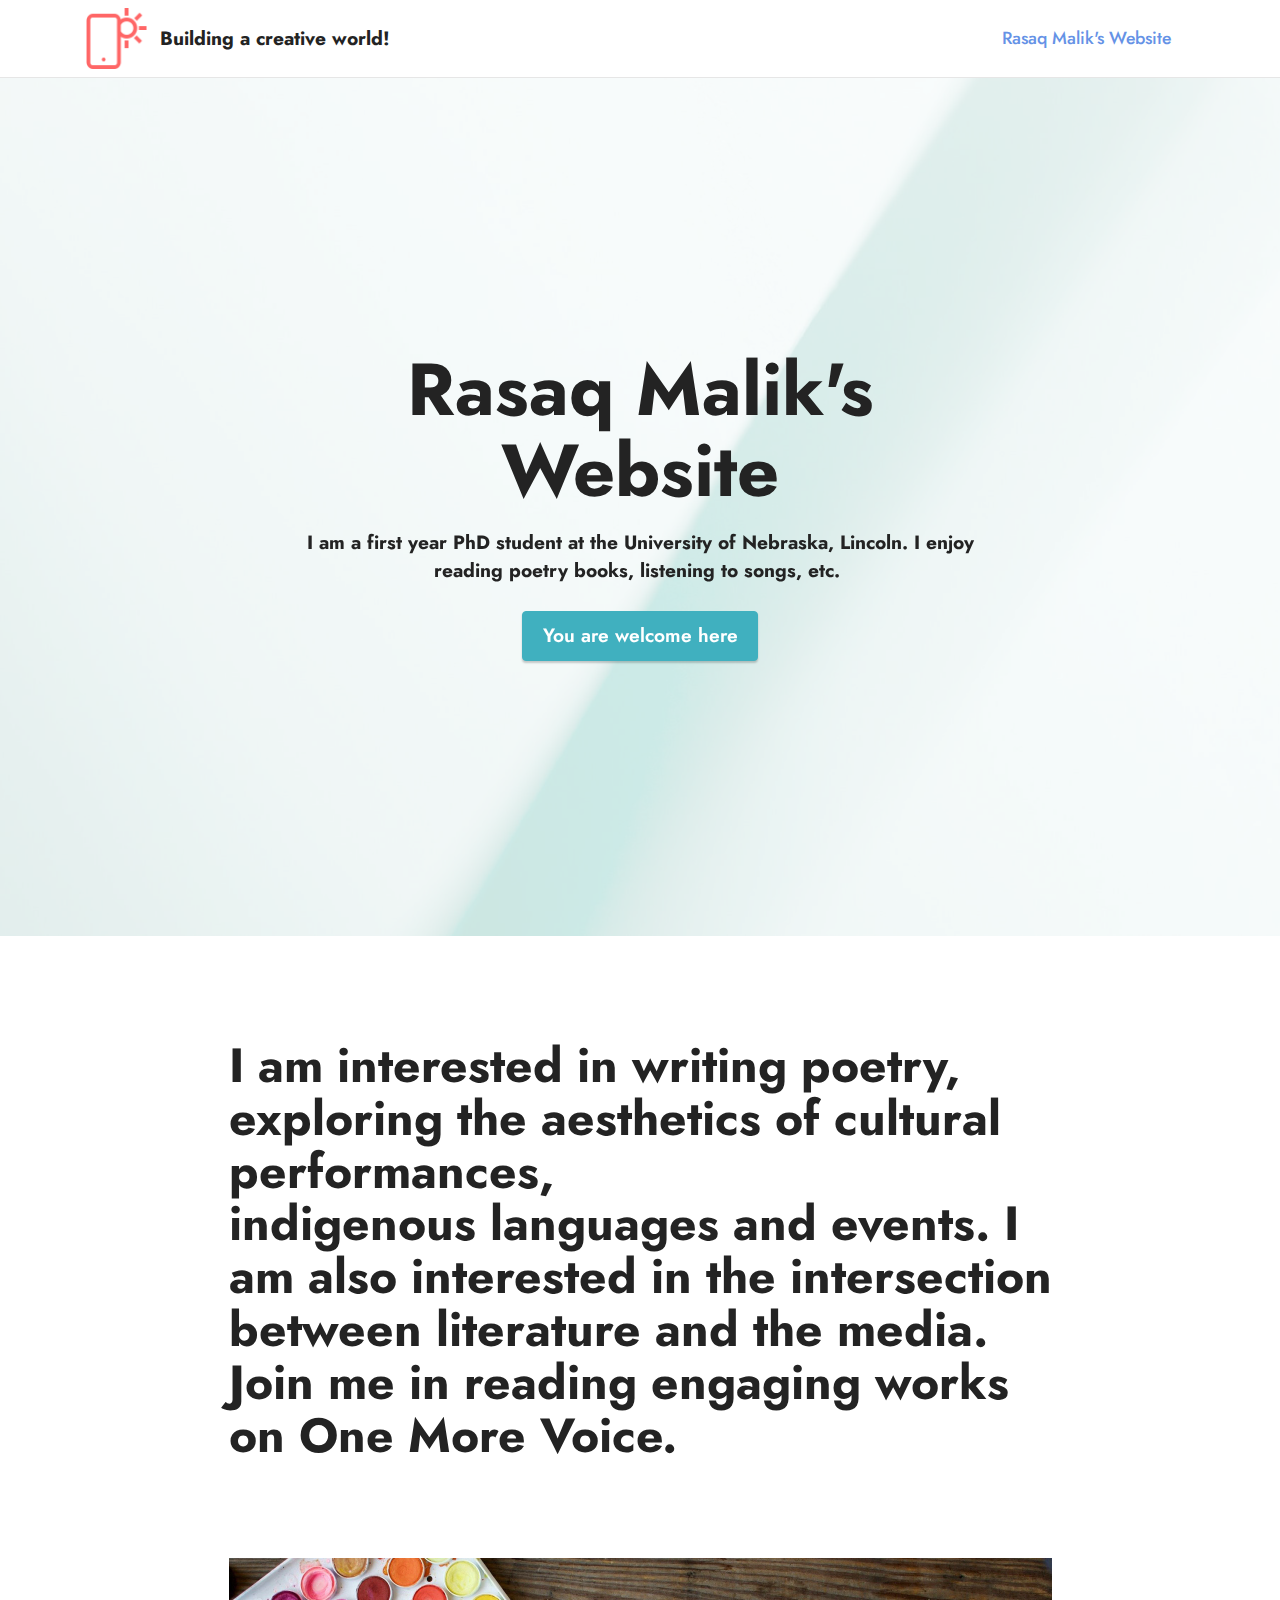
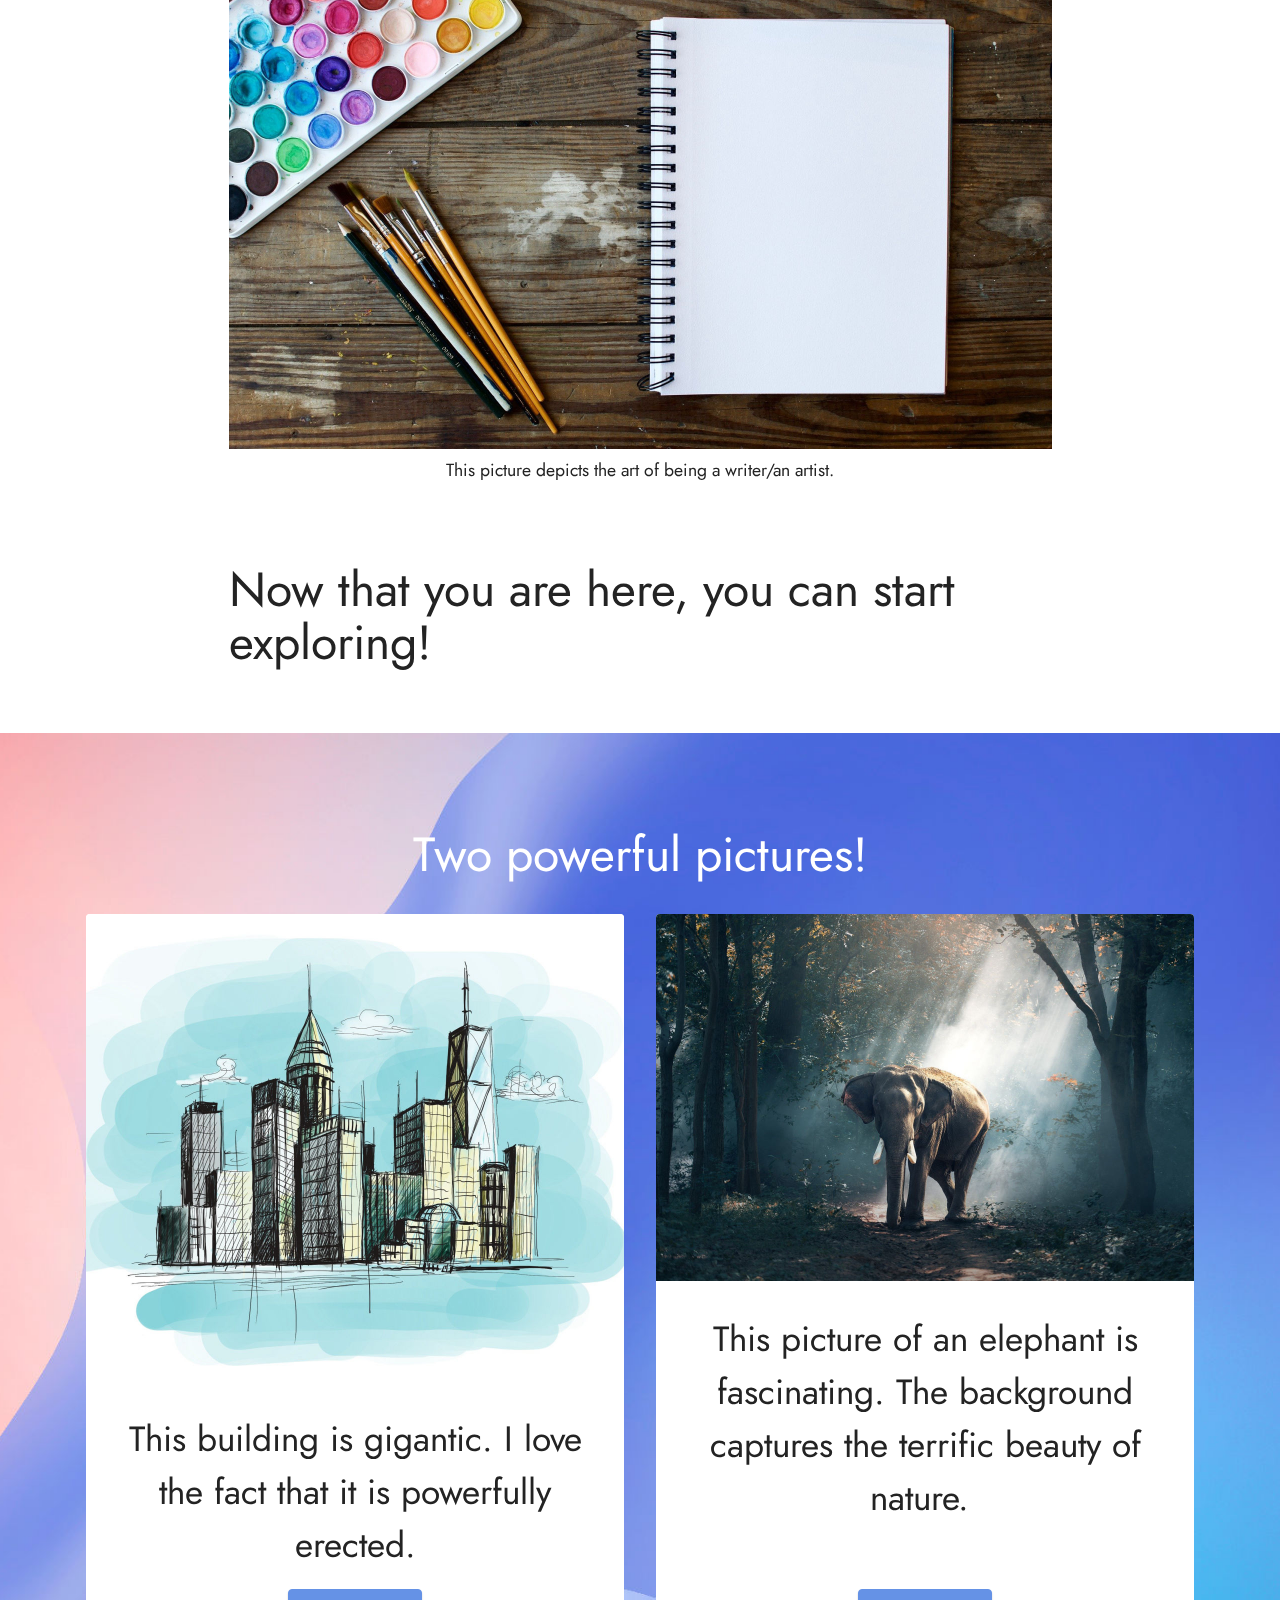
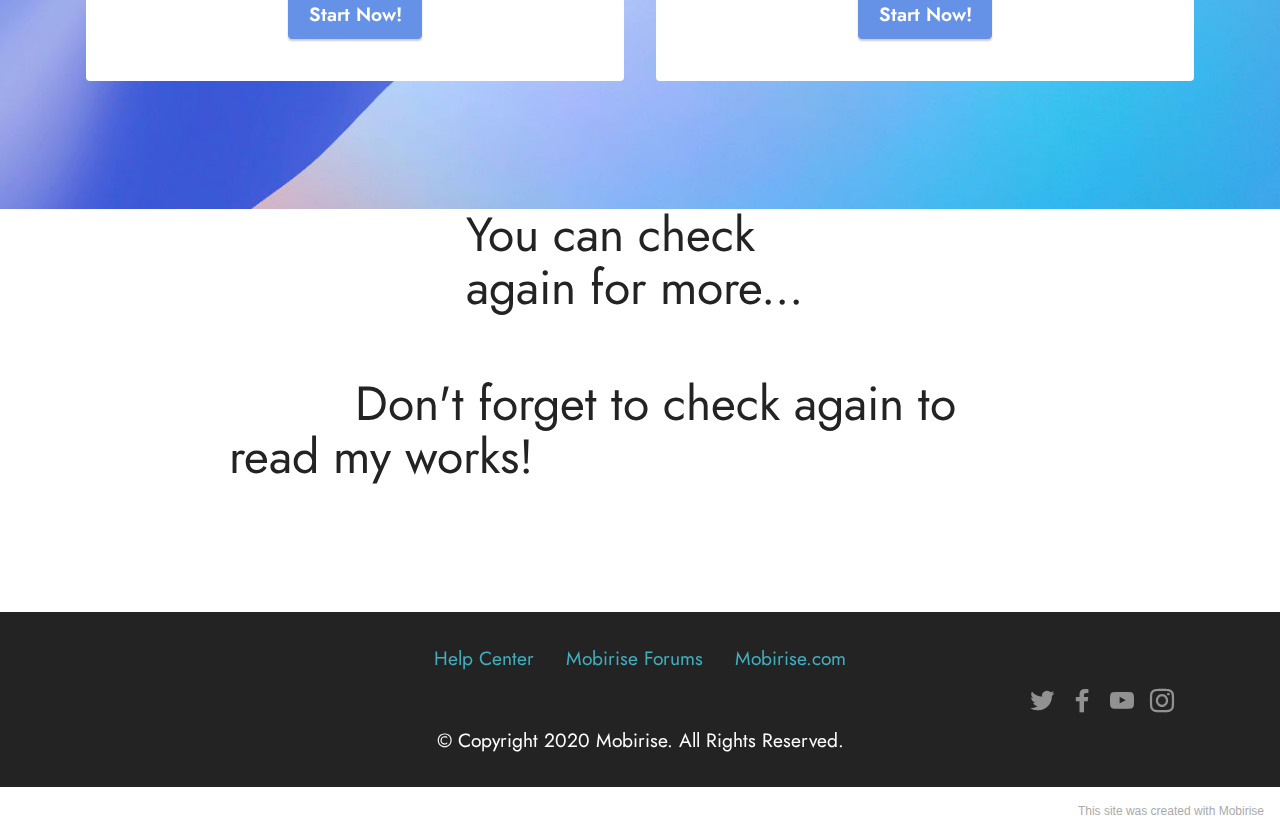
==== commit 29fef3d3: "Add files via upload" ====
--- a/mobirise/index.html
+++ b/mobirise/index.html
@@ -38,7 +38,7 @@
                         <img src="assets/images/logo.png" alt="Mobirise" style="height: 3.8rem;">
                     </a>
                 </span>
-                <span class="navbar-caption-wrap"><a class="navbar-caption text-black display-7" href="https://mobiri.se">Brand Name</a></span>
+                <span class="navbar-caption-wrap"><a class="navbar-caption text-black display-7" href="https://mobiri.se">Building a creative world!</a></span>
             </div>
             <button class="navbar-toggler" type="button" data-toggle="collapse" data-bs-toggle="collapse" data-target="#navbarSupportedContent" data-bs-target="#navbarSupportedContent" aria-controls="navbarNavAltMarkup" aria-expanded="false" aria-label="Toggle navigation">
                 <div class="hamburger">
@@ -49,9 +49,7 @@
                 </div>
             </button>
             <div class="collapse navbar-collapse" id="navbarSupportedContent">
-                <ul class="navbar-nav nav-dropdown nav-right" data-app-modern-menu="true"><li class="nav-item"><a class="nav-link link text-black display-4" href="https://mobirise.com">Menu Item 1</a></li>
-                    <li class="nav-item"><a class="nav-link link text-black display-4" href="https://mobirise.com">
-                            Menu Item 2</a></li></ul>
+                <ul class="navbar-nav nav-dropdown nav-right" data-app-modern-menu="true"><li class="nav-item"><a class="nav-link link text-primary display-4" href="https://mobirise.com">Rasaq Malik's Website</a></li></ul>
                 
                 
             </div>
@@ -71,8 +69,8 @@
             <div class="col-12 col-lg-8">
                 <h1 class="mbr-section-title mbr-fonts-style mb-3 display-1"><strong>Rasaq Malik's Website</strong></h1>
                 
-                <p class="mbr-text mbr-fonts-style display-7">I am a first year PhD student at the University of Nebraska, Lincoln. I enjoy reading poetry books, listening to songs, etc.</p>
-                <div class="mbr-section-btn mt-3"><a class="btn btn-success display-4" href="https://mobirise.com">Button 1</a> <a class="btn btn-success-outline display-4" href="https://mobirise.com">Button 2 &gt;</a></div>
+                <p class="mbr-text mbr-fonts-style display-7"><strong>I am a first year PhD student at the University of Nebraska, Lincoln. I enjoy reading poetry books, listening to songs, etc.&nbsp;</strong></p>
+                <div class="mbr-section-btn mt-3"><a class="btn btn-success display-7" href="https://mobirise.com">You are welcome here</a></div>
             </div>
         </div>
     </div>
@@ -83,8 +81,8 @@
     <div class="container">
         <div class="row justify-content-center">
             <div class="title col-12 col-md-9">
-                <h3 class="mbr-section-title mbr-fonts-style align-center mb-4 display-2"><strong>Work with Content</strong></h3>
-                <h4 class="mbr-section-subtitle align-center mbr-fonts-style mb-4 display-7">Click on the image to replace it. To change parameters of a block, click on <em>the blue gear icon</em>. You can set a background type and its content. Click on the Buttons parameter to enable buttons for this block. Click in the text to change your text style or color. Select text to change its formatting or add links.</h4>
+                <h3 class="mbr-section-title mbr-fonts-style align-center mb-4 display-2"><strong>I am interested in writing poetry, exploring the aesthetics&nbsp;of cultural performances, indigenous&nbsp;languages and events. I am also interested in the intersection between literature and the media. Join me in reading engaging works on One More Voice.&nbsp;</strong></h3>
+                <h4 class="mbr-section-subtitle align-center mbr-fonts-style mb-4 display-7"></h4>
                 
             </div>
         </div>
@@ -100,9 +98,8 @@
         <div class="row justify-content-center">
             <div class="col-12 col-lg-9">
                 <div class="image-wrapper">
-                    <img src="assets/images/6.jpg" alt="Mobirise">
-                    <p class="mbr-description mbr-fonts-style mt-2 align-center display-4">
-                        Image Description</p>
+                    <a href="assets/images/malik.jpg"><img src="assets/images/mbr-1646x982.jpg" alt="mobirise"></a>
+                    <p class="mbr-description mbr-fonts-style mt-2 align-center display-4">This picture depicts the art of being a writer/an artist.</p>
                 </div>
             </div>
         </div>
@@ -114,10 +111,57 @@
     <div class="container">
         <div class="row justify-content-center">
             <div class="title col-12 col-md-9">
-                <h3 class="mbr-section-title mbr-fonts-style align-center mb-4 display-2"><strong>Add new blocks</strong></h3>
-                <h4 class="mbr-section-subtitle align-center mbr-fonts-style mb-4 display-7">Mobirise offers several themes to work with. Each theme includes a set of various blocks: headers, content blocks, galleries and sliders, footers, etc. To add needed blocks to your page, click on <em>the red plus button </em>at the bottom right corner. You can select a needed block type. To add a block, click on it in the list or drag it to your page.</h4>
-                
-            </div>
+                <h3 class="mbr-section-title mbr-fonts-style align-center mb-4 display-2">Now that you are here, you can start exploring!</h3>
+                <h4 class="mbr-section-subtitle align-center mbr-fonts-style mb-4 display-7"></h4>
+                
+            </div>
+        </div>
+    </div>
+</section>
+
+<section data-bs-version="5.1" class="gallery2 cid-sWB4SLF5JW" id="gallery2-k">
+    
+    
+    <div class="container">
+        <div class="mbr-section-head">
+            <h4 class="mbr-section-title mbr-fonts-style align-center mb-0 display-2">Two powerful pictures!</h4>
+            
+        </div>
+        <div class="row mt-4">
+            
+            <div class="item features-image сol-12 col-md-6 col-lg-6 active">
+                <div class="item-wrapper">
+                    <div class="item-img">
+                        <img src="assets/images/mbr-1076x934.jpg" alt="" data-slide-to="1" data-bs-slide-to="1">
+                    </div>
+                    <div class="item-content">
+                        <h5 class="item-title mbr-fonts-style display-5">This building is gigantic. I love the fact that it is powerfully erected.</h5>
+                        
+                        
+                    </div>
+                    <div class="mbr-section-btn item-footer mt-2">
+                        <a href="" class="btn btn-primary item-btn display-7" target="_blank">Start
+                            Now!</a>
+                    </div>
+                </div>
+            </div><div class="item features-image сol-12 col-md-6 col-lg-6 active">
+                <div class="item-wrapper">
+                    <div class="item-img">
+                        <img src="assets/images/mbr-1076x734.jpg" alt="" data-slide-to="1" data-bs-slide-to="2">
+                    </div>
+                    <div class="item-content">
+                        <h5 class="item-title mbr-fonts-style display-5">This picture of an elephant is fascinating. The background captures the terrific beauty of nature.&nbsp;</h5>
+                        
+                        
+                    </div>
+                    <div class="mbr-section-btn item-footer mt-2">
+                        <a href="" class="btn btn-primary item-btn display-7" target="_blank">Start
+                            Now!</a>
+                    </div>
+                </div>
+            </div>
+            
+            
         </div>
     </div>
 </section>
@@ -126,23 +170,22 @@
     
     <div class="container">
         <div class="row justify-content-center">
+            <div class="title col-12 col-md-4">
+                <h3 class="mbr-section-title mbr-fonts-style align-center mb-4 display-2">You can check again for more...</h3>
+                <h4 class="mbr-section-subtitle align-center mbr-fonts-style mb-4 display-7"></h4>
+                
+            </div>
+        </div>
+    </div>
+</section>
+
+<section data-bs-version="5.1" class="content1 cid-s48vrXhP0J" id="content1-d">
+    
+    <div class="container">
+        <div class="row justify-content-center">
             <div class="title col-12 col-md-9">
-                <h3 class="mbr-section-title mbr-fonts-style align-center mb-4 display-2"><strong>Create new pages</strong></h3>
-                <h4 class="mbr-section-subtitle align-center mbr-fonts-style mb-4 display-7">You can have multiple pages in your project. Find the menu icon at the top left corner. Move your cursor over it to open the main menu. Click on the <strong>Pages </strong>tab to manage your pages. Don't forget to set your page title and description. This info is used by browsers and search engines. The home page of your project cannot be removed.</h4>
-                
-            </div>
-        </div>
-    </div>
-</section>
-
-<section data-bs-version="5.1" class="content1 cid-s48vrXhP0J" id="content1-d">
-    
-    <div class="container">
-        <div class="row justify-content-center">
-            <div class="title col-12 col-md-9">
-                <h3 class="mbr-section-title mbr-fonts-style align-center mb-4 display-2"><strong>Publish your project
-</strong></h3>
-                <h4 class="mbr-section-subtitle align-center mbr-fonts-style mb-4 display-7">Click on the <strong>Publish </strong>button at the top right corner and select a needed publishing option. Use the Mobirise publish option to publish your test site on our servers. You can publish your site locally if you don't want to publish it online yet.</h4>
+                <h3 class="mbr-section-title mbr-fonts-style align-center mb-4 display-2">&nbsp; &nbsp; &nbsp; &nbsp; &nbsp;Don't forget to check again to read my works!</h3>
+                <h4 class="mbr-section-subtitle align-center mbr-fonts-style mb-4 display-7"></h4>
                 
             </div>
         </div>
@@ -199,7 +242,7 @@
             </div>
         </div>
     </div>
-</section><section style="background-color: #fff; font-family: -apple-system, BlinkMacSystemFont, 'Segoe UI', 'Roboto', 'Helvetica Neue', Arial, sans-serif; color:#aaa; font-size:12px; padding: 0; align-items: center; display: flex;"><a href="https://mobirise.site/g" style="flex: 1 1; height: 3rem; padding-left: 1rem;"></a><p style="flex: 0 0 auto; margin:0; padding-right:1rem;">Mobirise web builder - <a href="https://mobirise.site/p" style="color:#aaa;">Check it</a></p></section><script src="assets/bootstrap/js/bootstrap.bundle.min.js"></script>  <script src="assets/parallax/jarallax.js"></script>  <script src="assets/smoothscroll/smooth-scroll.js"></script>  <script src="assets/ytplayer/index.js"></script>  <script src="assets/dropdown/js/navbar-dropdown.js"></script>  <script src="assets/theme/js/script.js"></script>  
+</section><section style="background-color: #fff; font-family: -apple-system, BlinkMacSystemFont, 'Segoe UI', 'Roboto', 'Helvetica Neue', Arial, sans-serif; color:#aaa; font-size:12px; padding: 0; align-items: center; display: flex;"><a href="https://mobirise.site/n" style="flex: 1 1; height: 3rem; padding-left: 1rem;"></a><p style="flex: 0 0 auto; margin:0; padding-right:1rem;"><a href="https://mobirise.site/c" style="color:#aaa;">This</a> site was created with Mobirise</p></section><script src="assets/bootstrap/js/bootstrap.bundle.min.js"></script>  <script src="assets/parallax/jarallax.js"></script>  <script src="assets/smoothscroll/smooth-scroll.js"></script>  <script src="assets/ytplayer/index.js"></script>  <script src="assets/dropdown/js/navbar-dropdown.js"></script>  <script src="assets/theme/js/script.js"></script>  
   
   
 </body>
--- a/mobirise/assets/mobirise/css/mbr-additional.css
+++ b/mobirise/assets/mobirise/css/mbr-additional.css
@@ -738,9 +738,67 @@
 .cid-s48vaXqeL6 .mbr-section-subtitle {
   text-align: left;
 }
+.cid-sWB4SLF5JW {
+  padding-top: 6rem;
+  padding-bottom: 6rem;
+  background-image: url("../../../assets/images/background3.jpg");
+}
+.cid-sWB4SLF5JW img,
+.cid-sWB4SLF5JW .item-img {
+  width: 100%;
+}
+.cid-sWB4SLF5JW .item:focus,
+.cid-sWB4SLF5JW span:focus {
+  outline: none;
+}
+.cid-sWB4SLF5JW .item {
+  cursor: pointer;
+  margin-bottom: 2rem;
+  position: relative;
+}
+.cid-sWB4SLF5JW .item-wrapper {
+  position: unset;
+  border-radius: 4px;
+  background: #ffffff;
+  height: 100%;
+  display: flex;
+  flex-flow: column nowrap;
+}
+@media (min-width: 992px) {
+  .cid-sWB4SLF5JW .item-wrapper .item-content {
+    padding: 2rem 2rem 0;
+  }
+  .cid-sWB4SLF5JW .item-wrapper .item-footer {
+    padding: 0 2rem 2rem;
+  }
+}
+@media (max-width: 991px) {
+  .cid-sWB4SLF5JW .item-wrapper .item-content {
+    padding: 1rem 1rem 0;
+  }
+  .cid-sWB4SLF5JW .item-wrapper .item-footer {
+    padding: 0 1rem 1rem;
+  }
+}
+.cid-sWB4SLF5JW .mbr-section-btn {
+  margin-top: auto !important;
+}
+.cid-sWB4SLF5JW .mbr-section-title {
+  color: #ffffff;
+}
+.cid-sWB4SLF5JW .mbr-text,
+.cid-sWB4SLF5JW .mbr-section-btn {
+  text-align: center;
+}
+.cid-sWB4SLF5JW .item-title {
+  text-align: center;
+}
+.cid-sWB4SLF5JW .item-subtitle {
+  text-align: left;
+}
 .cid-s48vnjULo4 {
-  padding-top: 2rem;
-  padding-bottom: 2rem;
+  padding-top: 0rem;
+  padding-bottom: 0rem;
   background-color: #ffffff;
 }
 .cid-s48vnjULo4 .mbr-section-title {
--- a/mobirise/assets/mobirise/css/mbr-additional.css
+++ b/mobirise/assets/mobirise/css/mbr-additional.css
@@ -738,9 +738,67 @@
 .cid-s48vaXqeL6 .mbr-section-subtitle {
   text-align: left;
 }
+.cid-sWB4SLF5JW {
+  padding-top: 6rem;
+  padding-bottom: 6rem;
+  background-image: url("../../../assets/images/background3.jpg");
+}
+.cid-sWB4SLF5JW img,
+.cid-sWB4SLF5JW .item-img {
+  width: 100%;
+}
+.cid-sWB4SLF5JW .item:focus,
+.cid-sWB4SLF5JW span:focus {
+  outline: none;
+}
+.cid-sWB4SLF5JW .item {
+  cursor: pointer;
+  margin-bottom: 2rem;
+  position: relative;
+}
+.cid-sWB4SLF5JW .item-wrapper {
+  position: unset;
+  border-radius: 4px;
+  background: #ffffff;
+  height: 100%;
+  display: flex;
+  flex-flow: column nowrap;
+}
+@media (min-width: 992px) {
+  .cid-sWB4SLF5JW .item-wrapper .item-content {
+    padding: 2rem 2rem 0;
+  }
+  .cid-sWB4SLF5JW .item-wrapper .item-footer {
+    padding: 0 2rem 2rem;
+  }
+}
+@media (max-width: 991px) {
+  .cid-sWB4SLF5JW .item-wrapper .item-content {
+    padding: 1rem 1rem 0;
+  }
+  .cid-sWB4SLF5JW .item-wrapper .item-footer {
+    padding: 0 1rem 1rem;
+  }
+}
+.cid-sWB4SLF5JW .mbr-section-btn {
+  margin-top: auto !important;
+}
+.cid-sWB4SLF5JW .mbr-section-title {
+  color: #ffffff;
+}
+.cid-sWB4SLF5JW .mbr-text,
+.cid-sWB4SLF5JW .mbr-section-btn {
+  text-align: center;
+}
+.cid-sWB4SLF5JW .item-title {
+  text-align: center;
+}
+.cid-sWB4SLF5JW .item-subtitle {
+  text-align: left;
+}
 .cid-s48vnjULo4 {
-  padding-top: 2rem;
-  padding-bottom: 2rem;
+  padding-top: 0rem;
+  padding-bottom: 0rem;
   background-color: #ffffff;
 }
 .cid-s48vnjULo4 .mbr-section-title {
